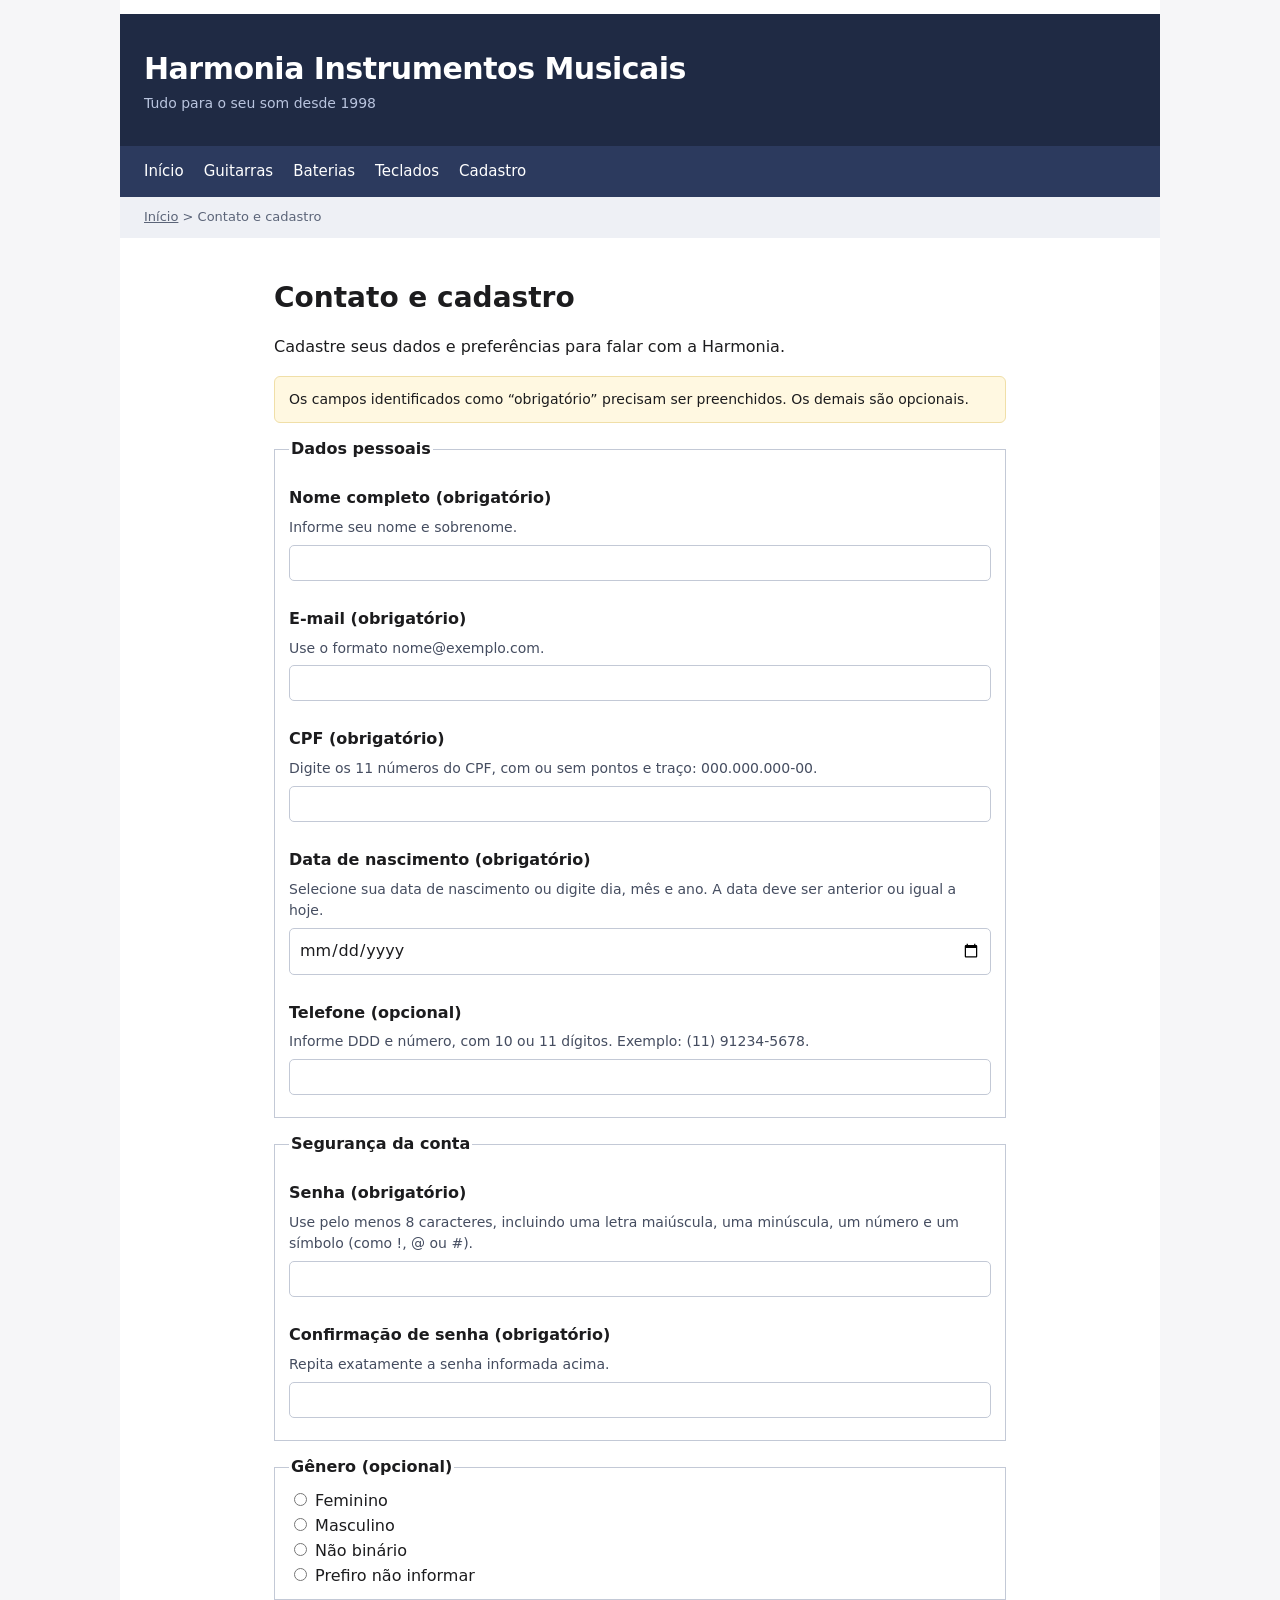
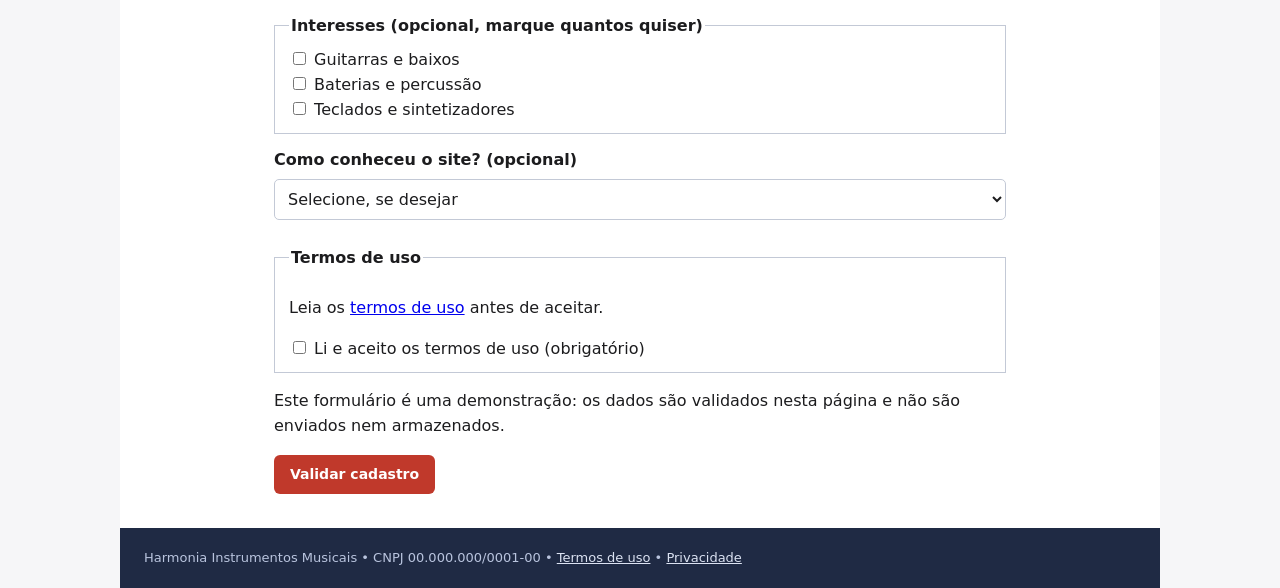
==== contato.html @ 7393ba4e "merge: integra correcao" ====
<!DOCTYPE html>
<html lang="pt-BR">
<head>
<meta charset="utf-8">
<meta name="viewport" content="width=device-width, initial-scale=1">
<title>Cadastro e contato | Harmonia Instrumentos Musicais</title>
<script src="cadastro.js" defer></script>
<link rel="stylesheet" href="styles.css">
</head>
<body>

<div class="wrap">

<header id="topo">
  <div>
    <div class="titulo-principal">Harmonia Instrumentos Musicais</div>
    <div class="subtitulo">Tudo para o seu som desde 1998</div>
  </div>
</header>

<nav id="menu" aria-label="Principal">
  <ul>
    <li><a href="index.html">Início</a></li>
    <li><a href="index.html#guitarras">Guitarras</a></li>
    <li><a href="index.html#baterias">Baterias</a></li>
    <li><a href="index.html#teclados">Teclados</a></li>
    <li><a href="contato.html" aria-current="page">Cadastro</a></li>
  </ul>
</nav>

<nav id="trilha" aria-label="Caminho de navegação">
  <ol><li><a href="index.html">Início</a></li><li aria-current="page">Contato e cadastro</li></ol>
</nav>
<main id="cadastro-conteudo" class="pagina-cadastro">
  <h1 class="titulo-pagina">Contato e cadastro</h1>
  <p>Cadastre seus dados e preferências para falar com a Harmonia.</p>
  <p class="aviso">Os campos identificados como “obrigatório” precisam ser preenchidos. Os demais são opcionais.</p>
  <div id="resumo-erros" class="resumo-erros" role="alert" tabindex="-1" aria-atomic="true"></div>
  <p id="resultado-cadastro" role="status" aria-atomic="true"></p>
  <noscript><p class="aviso">Ative o JavaScript para validar este cadastro e receber as mensagens de feedback.</p></noscript>
  <form id="form-cadastro" action="contato.html" method="post">
    <fieldset>
      <legend>Dados pessoais</legend>
      <div class="campo">
        <label class="rotulo" for="nome">Nome completo (obrigatório)</label>
        <p class="instrucao" id="nome-ajuda">Informe seu nome e sobrenome.</p>
        <input type="text" id="nome" name="nome" autocomplete="name" required aria-describedby="nome-ajuda">
        <p class="erro" id="nome-erro" aria-live="polite"></p>
      </div>
      <div class="campo">
        <label class="rotulo" for="email">E-mail (obrigatório)</label>
        <p class="instrucao" id="email-ajuda">Use o formato nome@exemplo.com.</p>
        <input type="email" id="email" name="email" autocomplete="email" required aria-describedby="email-ajuda">
        <p class="erro" id="email-erro" aria-live="polite"></p>
      </div>
      <div class="campo">
        <label class="rotulo" for="cpf">CPF (obrigatório)</label>
        <p class="instrucao" id="cpf-ajuda">Digite os 11 números do CPF, com ou sem pontos e traço: 000.000.000-00.</p>
        <input type="text" id="cpf" name="cpf" inputmode="numeric" required aria-describedby="cpf-ajuda">
        <p class="erro" id="cpf-erro" aria-live="polite"></p>
      </div>
      <div class="campo">
        <label class="rotulo" for="nascimento">Data de nascimento (obrigatório)</label>
        <p class="instrucao" id="nascimento-ajuda">Selecione sua data de nascimento ou digite dia, mês e ano. A data deve ser anterior ou igual a hoje.</p>
        <input type="date" id="nascimento" name="nascimento" autocomplete="bday" required aria-describedby="nascimento-ajuda">
        <p class="erro" id="nascimento-erro" aria-live="polite"></p>
      </div>
      <div class="campo">
        <label class="rotulo" for="telefone">Telefone (opcional)</label>
        <p class="instrucao" id="telefone-ajuda">Informe DDD e número, com 10 ou 11 dígitos. Exemplo: (11) 91234-5678.</p>
        <input type="tel" id="telefone" name="telefone" autocomplete="tel" aria-describedby="telefone-ajuda">
        <p class="erro" id="telefone-erro" aria-live="polite"></p>
      </div>
    </fieldset>
    <fieldset>
      <legend>Segurança da conta</legend>
      <div class="campo">
        <label class="rotulo" for="senha">Senha (obrigatório)</label>
        <p class="instrucao" id="senha-ajuda">Use pelo menos 8 caracteres, incluindo uma letra maiúscula, uma minúscula, um número e um símbolo (como !, @ ou #).</p>
        <input type="password" id="senha" name="senha" autocomplete="new-password" minlength="8" required aria-describedby="senha-ajuda">
        <p class="erro" id="senha-erro" aria-live="polite"></p>
      </div>
      <div class="campo">
        <label class="rotulo" for="confirmacao">Confirmação de senha (obrigatório)</label>
        <p class="instrucao" id="confirmacao-ajuda">Repita exatamente a senha informada acima.</p>
        <input type="password" id="confirmacao" name="confirmacao" autocomplete="new-password" required aria-describedby="confirmacao-ajuda">
        <p class="erro" id="confirmacao-erro" aria-live="polite"></p>
      </div>
    </fieldset>
    <fieldset>
      <legend>Gênero (opcional)</legend>
      <div><input type="radio" id="genero-feminino" name="genero" value="feminino"> <label for="genero-feminino">Feminino</label></div>
      <div><input type="radio" id="genero-masculino" name="genero" value="masculino"> <label for="genero-masculino">Masculino</label></div>
      <div><input type="radio" id="genero-nao-binario" name="genero" value="nao-binario"> <label for="genero-nao-binario">Não binário</label></div>
      <div><input type="radio" id="genero-nao-informar" name="genero" value="nao-informar"> <label for="genero-nao-informar">Prefiro não informar</label></div>
    </fieldset>
    <fieldset>
      <legend>Interesses (opcional, marque quantos quiser)</legend>
      <div><input type="checkbox" id="interesse-guitarras" name="interesse" value="guitarras"> <label for="interesse-guitarras">Guitarras e baixos</label></div>
      <div><input type="checkbox" id="interesse-baterias" name="interesse" value="baterias"> <label for="interesse-baterias">Baterias e percussão</label></div>
      <div><input type="checkbox" id="interesse-teclados" name="interesse" value="teclados"> <label for="interesse-teclados">Teclados e sintetizadores</label></div>
    </fieldset>
    <div class="campo">
      <label class="rotulo" for="origem">Como conheceu o site? (opcional)</label>
      <select id="origem" name="origem">
        <option value="">Selecione, se desejar</option>
        <option value="busca">Busca na internet</option>
        <option value="redes-sociais">Redes sociais</option>
        <option value="indicacao">Indicação de amigos ou familiares</option>
        <option value="loja">Loja física</option>
        <option value="outro">Outro</option>
      </select>
    </div>
    <fieldset>
      <legend>Termos de uso</legend>
      <p id="termos-ajuda">Leia os <a href="termos.html">termos de uso</a> antes de aceitar.</p>
      <input type="checkbox" id="termos" name="termos" value="aceito" required aria-describedby="termos-ajuda">
      <label for="termos">Li e aceito os termos de uso (obrigatório)</label>
      <p class="erro" id="termos-erro" aria-live="polite"></p>
    </fieldset>
    <div hidden>
      <label for="website">Deixe este campo vazio</label>
      <input type="text" id="website" name="website" tabindex="-1" autocomplete="off">
    </div>
    <p>Este formulário é uma demonstração: os dados são validados nesta página e não são enviados nem armazenados.</p>
    <button type="submit" class="botao" disabled>Validar cadastro</button>
  </form>
</main>

<footer id="rodape">
  Harmonia Instrumentos Musicais &bull; CNPJ 00.000.000/0001-00 &bull;
  <a href="termos.html">Termos de uso</a> &bull;
  <a href="termos.html#dados">Privacidade</a>
</footer>

</div>

</body>
</html>
---- styles.css ----
* {
  box-sizing: border-box;
}
body {
  margin: 0;
  font-family: system-ui, "Segoe UI", Arial, sans-serif;
  color: #1c1c1e;
  background: #f6f6f8;
  line-height: 1.55;
}
.wrap {
  max-width: 1040px;
  margin: 0 auto;
  padding-top: 14px;
  background: #fff;
}
#topo {
  background: #1f2a44;
  color: #fff;
  padding: 32px 24px;
}
.titulo-principal {
  font-size: 30px;
  font-weight: 800;
  letter-spacing: -0.5px;
}
.subtitulo {
  color: #b9c4de;
  font-size: 14px;
}
#menu {
  background: #2c3a5e;
  padding: 10px 24px;
}
#menu a {
  color: #fff;
  text-decoration: none;
  margin-right: 20px;
  font-size: 15px;
  display: inline-block;
  padding: 4px 0;
}
#menu a:hover {
  text-decoration: underline;
}
#trilha {
  padding: 10px 24px;
  font-size: 13px;
  color: #5b6478;
  background: #eef0f5;
}
#trilha a {
  color: #5b6478;
}
#miolo {
  display: flex;
  gap: 28px;
  padding: 24px;
  margin-top: 14px;
  align-items: flex-start;
}
#conteudo {
  flex: 1 1 auto;
  min-width: 0;
}
.lateral {
  flex: 0 0 250px;
  background: #f2f4f9;
  border: 1px solid #e0e4ee;
  padding: 16px;
  border-radius: 8px;
  font-size: 14px;
}
.titulo-pagina {
  font-size: 28px;
  font-weight: 800;
  margin: 0 0 6px;
}
h2,
h3 {
  margin: 26px 0 10px;
}
h3 {
  font-size: 17px;
  font-weight: 700;
}
h2 {
  font-size: 21px;
}
.cartao {
  border: 1px solid #e0e4ee;
  border-radius: 8px;
  padding: 14px;
  margin: 10px 0;
}
.botao {
  display: inline-block;
  background: #c0392b;
  color: #fff;
  padding: 9px 16px;
  border-radius: 6px;
  cursor: pointer;
  font-weight: 600;
  font-size: 14px;
}
table {
  border-collapse: collapse;
  width: 100%;
  margin: 14px 0;
  font-size: 14px;
}
td,
th {
  border: 1px solid #d9dee9;
  padding: 9px 11px;
  text-align: left;
}
.cab {
  background: #eef0f5;
  font-weight: 700;
}
input[type="text"],
input[type="email"],
input[type="password"],
input[type="tel"] {
  width: 100%;
  padding: 9px;
  border: 1px solid #c3c9d6;
  border-radius: 5px;
  margin-bottom: 12px;
  font-size: 14px;
}
.erro {
  color: #c0392b;
  font-size: 13px;
  margin: -6px 0 12px;
}
#rodape {
  background: #1f2a44;
  color: #b9c4de;
  padding: 20px 24px;
  font-size: 13px;
  margin-top: 10px;
}
#rodape a {
  color: #dbe2f2;
}
.aviso {
  background: #fff8e1;
  border: 1px solid #f0dfa8;
  padding: 12px 14px;
  border-radius: 6px;
  font-size: 14px;
}

#topo {
  display: grid;
  grid-template-columns: 1fr auto;
  align-items: start;
}
#menu ul,
#trilha ol,
.produtos,
.categorias,
.lateral ul {
  list-style: none;
  padding: 0;
  margin: 0;
}
#menu ul,
#trilha ol {
  display: flex;
  flex-wrap: wrap;
}
#trilha li + li::before {
  content: " > ";
  white-space: pre;
}
.cartao h4 {
  font-size: 16px;
  margin: 0;
}
.preco {
  margin: 0;
}
.botao {
  border: 0;
  font-family: inherit;
  line-height: inherit;
}
.categorias-titulo {
  font-size: 32px;
  font-weight: 400;
  margin: 26px 0 0;
}
caption {
  text-align: left;
  font-weight: 600;
  margin-bottom: 8px;
}
.rotulo {
  display: block;
  font-weight: 600;
  margin: 14px 0 6px;
}
fieldset {
  min-width: 0;
  margin: 14px 0;
  border: 1px solid #c3c9d6;
  padding: 10px 14px;
}
legend {
  font-weight: 600;
}
.ajuda {
  margin: -6px 0 12px;
  font-size: 13px;
}
.lateral h2 {
  font-size: 14px;
  margin: 0 0 8px;
}
.lateral li + li {
  margin-top: 22px;
}
:focus-visible {
  outline: 3px solid #005fcc;
  outline-offset: 3px;
}
#topo :focus-visible,
#menu :focus-visible,
#rodape :focus-visible {
  outline-color: #fff;
}
.sr-only {
  position: absolute;
  width: 1px;
  height: 1px;
  padding: 0;
  margin: -1px;
  overflow: hidden;
  clip-path: inset(50%);
  white-space: nowrap;
  border: 0;
}
@media (max-width: 700px) {
  #miolo {
    flex-direction: column;
  }
  .lateral {
    flex: auto;
    width: 100%;
  }
  #topo {
    gap: 12px;
  }
  td,
  th {
    padding: 6px;
    overflow-wrap: anywhere;
  }
}

[hidden] {
  display: none !important;
}
.pagina-cadastro {
  max-width: 780px;
  padding: 24px;
  margin: 14px auto 0;
}
.pagina-cadastro input[type="date"],
.pagina-cadastro select {
  width: 100%;
  padding: 9px;
  border: 1px solid #c3c9d6;
  border-radius: 5px;
  margin-bottom: 12px;
  font: inherit;
  background: #fff;
  color: inherit;
}
.instrucao {
  margin: 0 0 6px;
  font-size: 14px;
  color: #454d60;
}
.erro:empty,
.resumo-erros:empty,
#resultado-cadastro:empty {
  margin: 0;
  padding: 0;
  border: 0;
}
.erro {
  margin: 0 0 12px;
}
[aria-invalid="true"] {
  border: 2px solid #a3261b !important;
}
.resumo-erros {
  padding: 16px;
  margin: 20px 0;
  border: 2px solid #a3261b;
  background: #fff4f2;
}
.resumo-erros h2 {
  margin: 0 0 8px;
}
.resumo-erros a {
  color: #8d2118;
}
.resumo-erros li + li {
  margin-top: 6px;
}
#resultado-cadastro {
  padding: 14px;
  background: #edf7ee;
  border: 1px solid #286238;
}
.botao:disabled {
  cursor: default;
  opacity: 0.65;
}
input,
select,
button {
  scroll-margin-top: 24px;
}
input[type="date"]:focus-within {
  outline: 3px solid #005fcc;
  outline-offset: 3px;
}
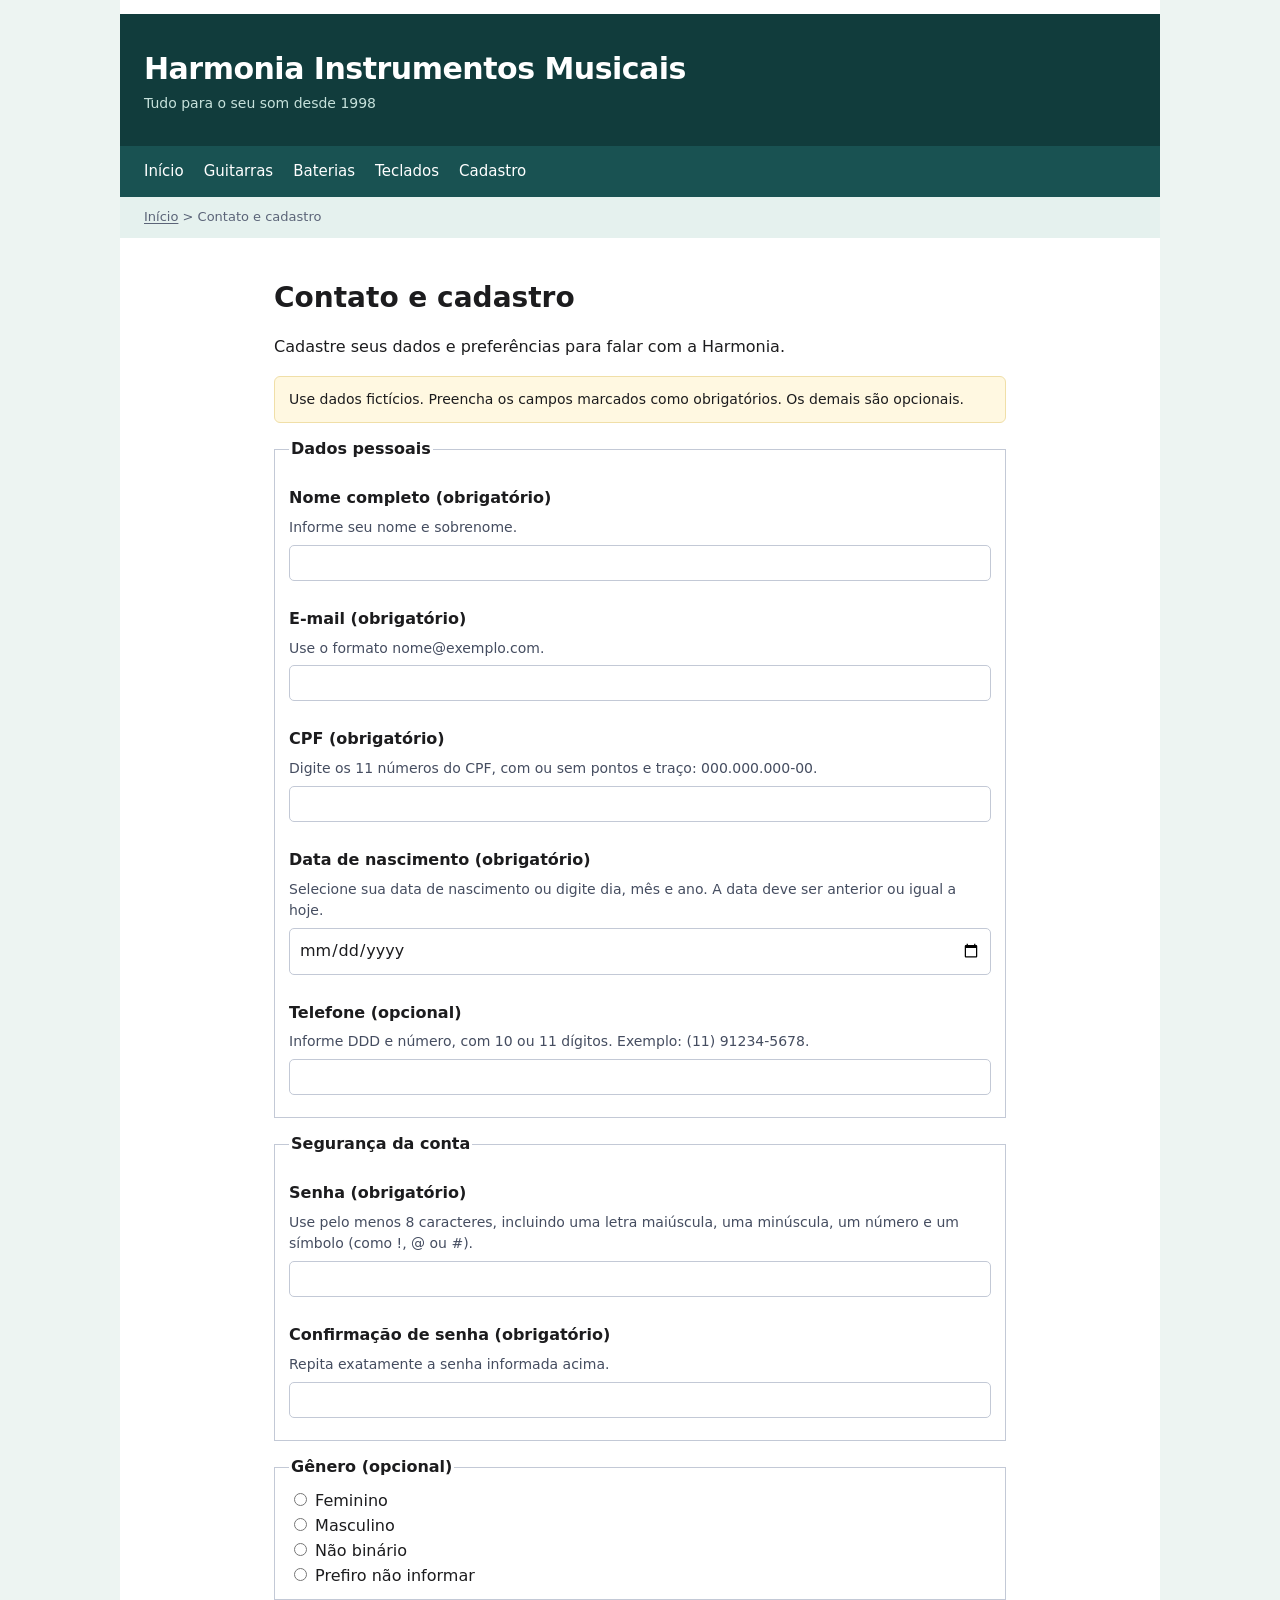
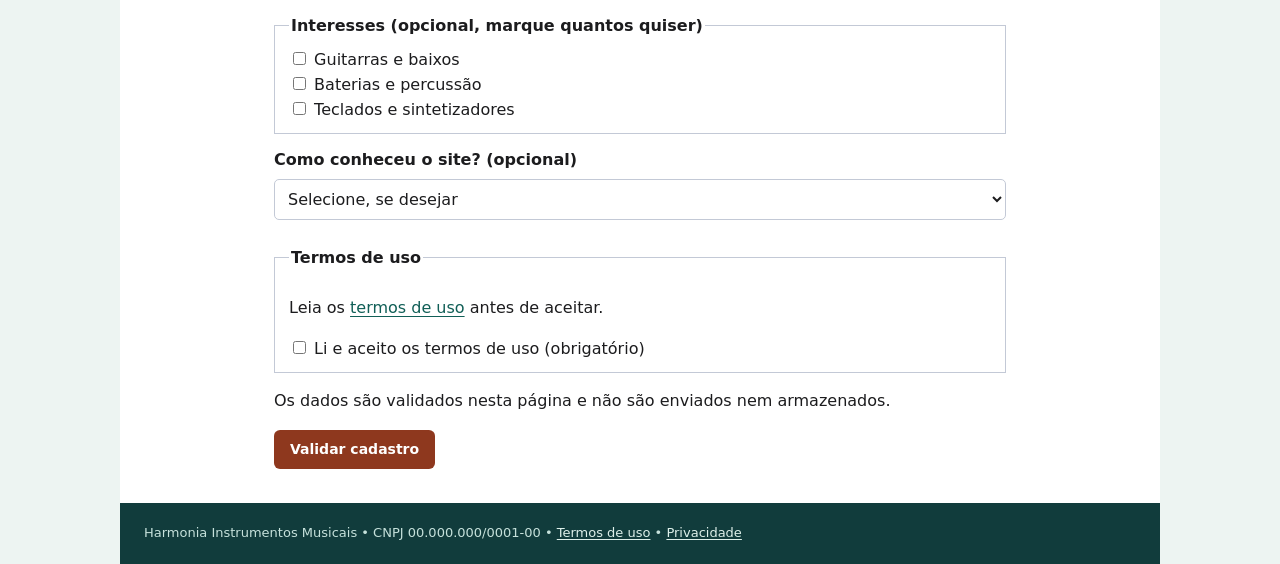
==== commit 14666a1f: "merge: integra formulario-cadastro" ====
--- a/contato.html
+++ b/contato.html
@@ -8,6 +8,7 @@
 <link rel="stylesheet" href="styles.css">
 </head>
 <body>
+  <a class="atalho-conteudo" href="#cadastro-conteudo">Pular para o conteúdo principal</a>
 
 <div class="wrap">
 
@@ -31,10 +32,10 @@
 <nav id="trilha" aria-label="Caminho de navegação">
   <ol><li><a href="index.html">Início</a></li><li aria-current="page">Contato e cadastro</li></ol>
 </nav>
-<main id="cadastro-conteudo" class="pagina-cadastro">
+<main id="cadastro-conteudo" tabindex="-1" class="pagina-cadastro">
   <h1 class="titulo-pagina">Contato e cadastro</h1>
   <p>Cadastre seus dados e preferências para falar com a Harmonia.</p>
-  <p class="aviso">Os campos identificados como “obrigatório” precisam ser preenchidos. Os demais são opcionais.</p>
+  <p class="aviso">Use dados fictícios. Preencha os campos marcados como obrigatórios. Os demais são opcionais.</p>
   <div id="resumo-erros" class="resumo-erros" role="alert" tabindex="-1" aria-atomic="true"></div>
   <p id="resultado-cadastro" role="status" aria-atomic="true"></p>
   <noscript><p class="aviso">Ative o JavaScript para validar este cadastro e receber as mensagens de feedback.</p></noscript>
@@ -122,7 +123,7 @@
       <label for="website">Deixe este campo vazio</label>
       <input type="text" id="website" name="website" tabindex="-1" autocomplete="off">
     </div>
-    <p>Este formulário é uma demonstração: os dados são validados nesta página e não são enviados nem armazenados.</p>
+    <p>Os dados são validados nesta página e não são enviados nem armazenados.</p>
     <button type="submit" class="botao" disabled>Validar cadastro</button>
   </form>
 </main>
--- a/styles.css
+++ b/styles.css
@@ -1,22 +1,76 @@
+:root {
+  color-scheme: light;
+  --texto: #1c1c1e;
+  --fundo: #edf4f2;
+  --superficie: #fff;
+  --cabecalho: #113c3c;
+  --texto-invertido: #fff;
+  --texto-cabecalho: #c6e1db;
+  --menu: #195252;
+  --texto-suave: #5b6478;
+  --superficie-suave: #e5f1ee;
+  --painel: #eff7f5;
+  --borda-painel: #e0e4ee;
+  --acao: #8e381e;
+  --borda-tabela: #d9dee9;
+  --borda-controle: #c3c9d6;
+  --link-rodape: #def0ea;
+  --aviso: #fff8e1;
+  --borda-aviso: #f0dfa8;
+  --foco: #12635c;
+  --instrucao: #454d60;
+  --erro: #a3261b;
+  --fundo-erro: #fff4f2;
+  --link-erro: #8d2118;
+  --fundo-sucesso: #edf7ee;
+  --borda-sucesso: #286238;
+  --link: #115f57;
+  --texto-acao: #fff;
+  --foco-invertido: #ffcf87;
+}
+
+.atalho-conteudo {
+  position: absolute;
+  z-index: 1;
+  top: 12px;
+  left: 12px;
+  padding: 10px 16px;
+  background: var(--superficie);
+  color: var(--texto);
+}
+.atalho-conteudo:not(:focus) {
+  clip-path: inset(50%);
+  width: 1px;
+  height: 1px;
+  padding: 0;
+  overflow: hidden;
+  white-space: nowrap;
+}
+
 * {
   box-sizing: border-box;
 }
+a {
+  color: var(--link);
+  text-underline-offset: 0.18em;
+}
+
 body {
   margin: 0;
-  font-family: system-ui, "Segoe UI", Arial, sans-serif;
-  color: #1c1c1e;
-  background: #f6f6f8;
+  font-family: "Trebuchet MS", system-ui, sans-serif;
+  color: var(--texto);
+  background: var(--fundo);
   line-height: 1.55;
 }
 .wrap {
   max-width: 1040px;
   margin: 0 auto;
   padding-top: 14px;
-  background: #fff;
+  background: var(--superficie);
 }
 #topo {
-  background: #1f2a44;
-  color: #fff;
+  background: var(--cabecalho);
+  color: var(--texto-invertido);
   padding: 32px 24px;
 }
 .titulo-principal {
@@ -25,15 +79,15 @@
   letter-spacing: -0.5px;
 }
 .subtitulo {
-  color: #b9c4de;
+  color: var(--texto-cabecalho);
   font-size: 14px;
 }
 #menu {
-  background: #2c3a5e;
+  background: var(--menu);
   padding: 10px 24px;
 }
 #menu a {
-  color: #fff;
+  color: var(--texto-invertido);
   text-decoration: none;
   margin-right: 20px;
   font-size: 15px;
@@ -46,11 +100,11 @@
 #trilha {
   padding: 10px 24px;
   font-size: 13px;
-  color: #5b6478;
-  background: #eef0f5;
+  color: var(--texto-suave);
+  background: var(--superficie-suave);
 }
 #trilha a {
-  color: #5b6478;
+  color: var(--texto-suave);
 }
 #miolo {
   display: flex;
@@ -65,8 +119,8 @@
 }
 .lateral {
   flex: 0 0 250px;
-  background: #f2f4f9;
-  border: 1px solid #e0e4ee;
+  background: var(--painel);
+  border: 1px solid var(--borda-painel);
   padding: 16px;
   border-radius: 8px;
   font-size: 14px;
@@ -88,18 +142,19 @@
   font-size: 21px;
 }
 .cartao {
-  border: 1px solid #e0e4ee;
+  border: 1px solid var(--borda-painel);
   border-radius: 8px;
   padding: 14px;
   margin: 10px 0;
 }
 .botao {
   display: inline-block;
-  background: #c0392b;
-  color: #fff;
+  background: var(--acao);
+  color: var(--texto-acao);
   padding: 9px 16px;
   border-radius: 6px;
   cursor: pointer;
+  text-decoration: none;
   font-weight: 600;
   font-size: 14px;
 }
@@ -111,12 +166,12 @@
 }
 td,
 th {
-  border: 1px solid #d9dee9;
+  border: 1px solid var(--borda-tabela);
   padding: 9px 11px;
   text-align: left;
 }
 .cab {
-  background: #eef0f5;
+  background: var(--superficie-suave);
   font-weight: 700;
 }
 input[type="text"],
@@ -125,29 +180,29 @@
 input[type="tel"] {
   width: 100%;
   padding: 9px;
-  border: 1px solid #c3c9d6;
+  border: 1px solid var(--borda-controle);
   border-radius: 5px;
   margin-bottom: 12px;
   font-size: 14px;
 }
 .erro {
-  color: #c0392b;
+  color: var(--erro);
   font-size: 13px;
   margin: -6px 0 12px;
 }
 #rodape {
-  background: #1f2a44;
-  color: #b9c4de;
+  background: var(--cabecalho);
+  color: var(--texto-cabecalho);
   padding: 20px 24px;
   font-size: 13px;
   margin-top: 10px;
 }
 #rodape a {
-  color: #dbe2f2;
+  color: var(--link-rodape);
 }
 .aviso {
-  background: #fff8e1;
-  border: 1px solid #f0dfa8;
+  background: var(--aviso);
+  border: 1px solid var(--borda-aviso);
   padding: 12px 14px;
   border-radius: 6px;
   font-size: 14px;
@@ -206,7 +261,7 @@
 fieldset {
   min-width: 0;
   margin: 14px 0;
-  border: 1px solid #c3c9d6;
+  border: 1px solid var(--borda-controle);
   padding: 10px 14px;
 }
 legend {
@@ -224,13 +279,13 @@
   margin-top: 22px;
 }
 :focus-visible {
-  outline: 3px solid #005fcc;
+  outline: 3px solid var(--foco);
   outline-offset: 3px;
 }
 #topo :focus-visible,
 #menu :focus-visible,
 #rodape :focus-visible {
-  outline-color: #fff;
+  outline-color: var(--foco-invertido);
 }
 .sr-only {
   position: absolute;
@@ -273,17 +328,17 @@
 .pagina-cadastro select {
   width: 100%;
   padding: 9px;
-  border: 1px solid #c3c9d6;
+  border: 1px solid var(--borda-controle);
   border-radius: 5px;
   margin-bottom: 12px;
   font: inherit;
-  background: #fff;
+  background: var(--superficie);
   color: inherit;
 }
 .instrucao {
   margin: 0 0 6px;
   font-size: 14px;
-  color: #454d60;
+  color: var(--instrucao);
 }
 .erro:empty,
 .resumo-erros:empty,
@@ -296,27 +351,27 @@
   margin: 0 0 12px;
 }
 [aria-invalid="true"] {
-  border: 2px solid #a3261b !important;
+  border: 2px solid var(--erro) !important;
 }
 .resumo-erros {
   padding: 16px;
   margin: 20px 0;
-  border: 2px solid #a3261b;
-  background: #fff4f2;
+  border: 2px solid var(--erro);
+  background: var(--fundo-erro);
 }
 .resumo-erros h2 {
   margin: 0 0 8px;
 }
 .resumo-erros a {
-  color: #8d2118;
+  color: var(--link-erro);
 }
 .resumo-erros li + li {
   margin-top: 6px;
 }
 #resultado-cadastro {
   padding: 14px;
-  background: #edf7ee;
-  border: 1px solid #286238;
+  background: var(--fundo-sucesso);
+  border: 1px solid var(--borda-sucesso);
 }
 .botao:disabled {
   cursor: default;
@@ -328,6 +383,35 @@
   scroll-margin-top: 24px;
 }
 input[type="date"]:focus-within {
-  outline: 3px solid #005fcc;
+  outline: 3px solid var(--foco);
   outline-offset: 3px;
 }
+
+@media (prefers-color-scheme: dark) {
+  :root {
+    color-scheme: dark;
+    --fundo: #101b1b;
+    --superficie: #192827;
+    --texto: #eff8f6;
+    --cabecalho: #143635;
+    --menu: #204846;
+    --texto-suave: #c0d6d1;
+    --superficie-suave: #263b39;
+    --painel: #203432;
+    --borda-painel: #45615d;
+    --borda-tabela: #536f6a;
+    --borda-controle: #79938d;
+    --acao: #ffb699;
+    --texto-acao: #3d1b0e;
+    --aviso: #40331f;
+    --borda-aviso: #9c7d4c;
+    --foco: #96e6d4;
+    --instrucao: #c1d7d2;
+    --erro: #ffaaa0;
+    --fundo-erro: #492b28;
+    --link-erro: #ffd3cd;
+    --fundo-sucesso: #233d30;
+    --borda-sucesso: #85c799;
+    --link: #a1ead9;
+  }
+}
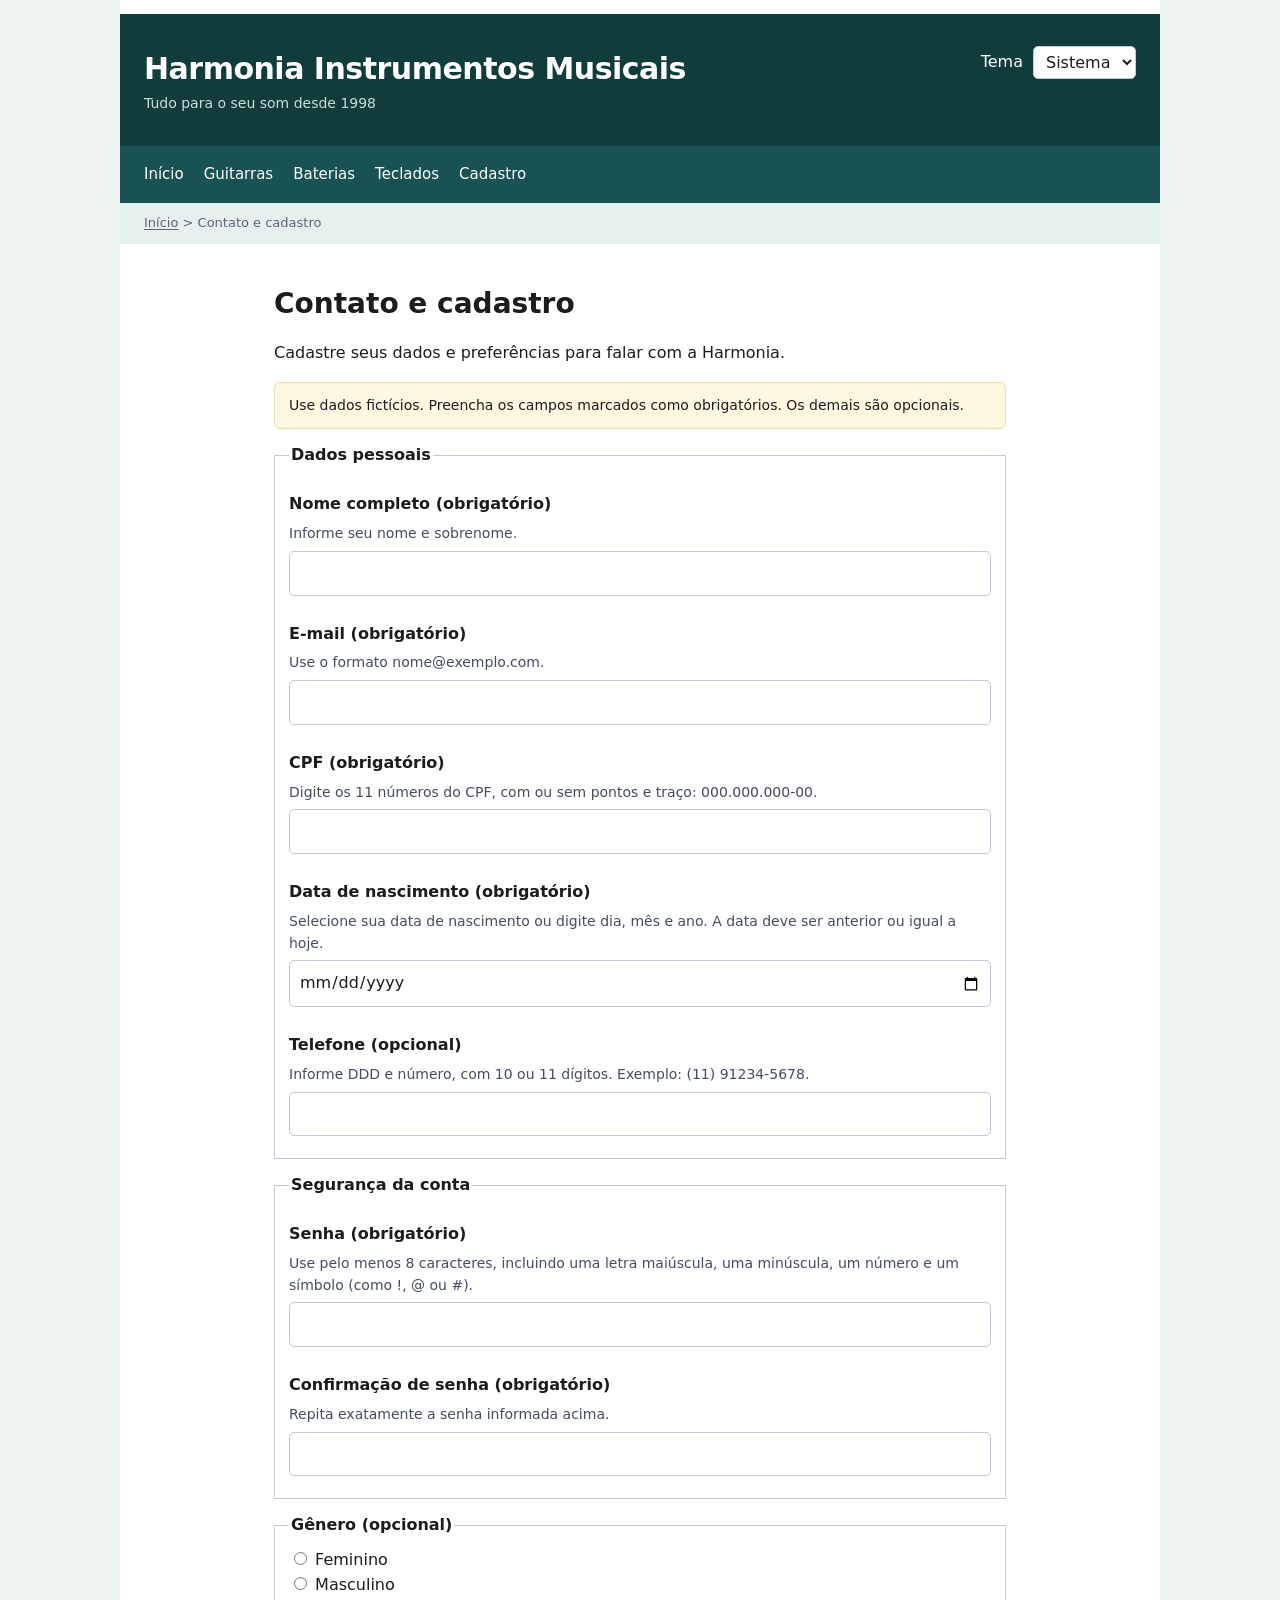
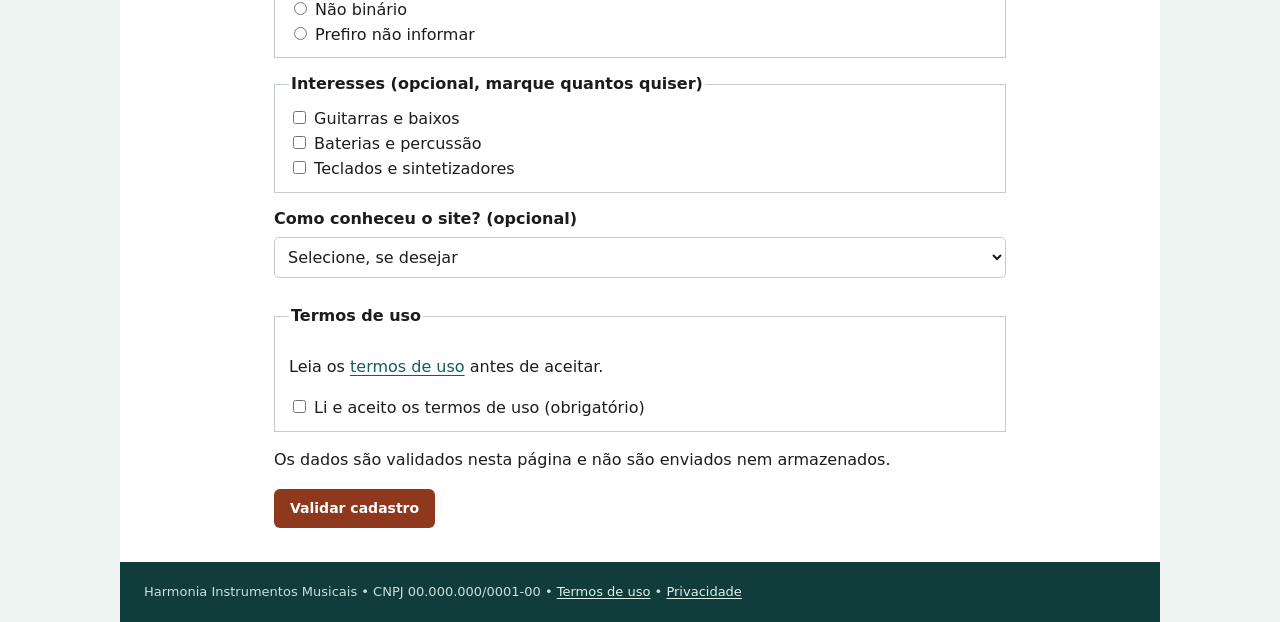
==== commit 8d4dbbd5: "merge: integra seletor-tema" ====
--- a/contato.html
+++ b/contato.html
@@ -5,6 +5,7 @@
 <meta name="viewport" content="width=device-width, initial-scale=1">
 <title>Cadastro e contato | Harmonia Instrumentos Musicais</title>
 <script src="cadastro.js" defer></script>
+<script src="tema.js"></script>
 <link rel="stylesheet" href="styles.css">
 </head>
 <body>
@@ -16,6 +17,14 @@
   <div>
     <div class="titulo-principal">Harmonia Instrumentos Musicais</div>
     <div class="subtitulo">Tudo para o seu som desde 1998</div>
+  </div>
+  <div class="controle-tema" hidden>
+    <label for="tema">Tema</label>
+    <select id="tema">
+      <option value="sistema">Sistema</option>
+      <option value="claro">Claro</option>
+      <option value="escuro">Escuro</option>
+    </select>
   </div>
 </header>
 
--- a/styles.css
+++ b/styles.css
@@ -1,31 +1,31 @@
 :root {
   color-scheme: light;
-  --texto: #1c1c1e;
-  --fundo: #edf4f2;
-  --superficie: #fff;
-  --cabecalho: #113c3c;
+  --texto: light-dark(#1c1c1e, #eff8f6);
+  --fundo: light-dark(#edf4f2, #101b1b);
+  --superficie: light-dark(#fff, #192827);
+  --cabecalho: light-dark(#113c3c, #143635);
   --texto-invertido: #fff;
   --texto-cabecalho: #c6e1db;
-  --menu: #195252;
-  --texto-suave: #5b6478;
-  --superficie-suave: #e5f1ee;
-  --painel: #eff7f5;
-  --borda-painel: #e0e4ee;
-  --acao: #8e381e;
-  --borda-tabela: #d9dee9;
-  --borda-controle: #c3c9d6;
+  --menu: light-dark(#195252, #204846);
+  --texto-suave: light-dark(#5b6478, #c0d6d1);
+  --superficie-suave: light-dark(#e5f1ee, #263b39);
+  --painel: light-dark(#eff7f5, #203432);
+  --borda-painel: light-dark(#e0e4ee, #45615d);
+  --acao: light-dark(#8e381e, #ffb699);
+  --borda-tabela: light-dark(#d9dee9, #536f6a);
+  --borda-controle: light-dark(#c3c9d6, #79938d);
   --link-rodape: #def0ea;
-  --aviso: #fff8e1;
-  --borda-aviso: #f0dfa8;
-  --foco: #12635c;
-  --instrucao: #454d60;
-  --erro: #a3261b;
-  --fundo-erro: #fff4f2;
-  --link-erro: #8d2118;
-  --fundo-sucesso: #edf7ee;
-  --borda-sucesso: #286238;
-  --link: #115f57;
-  --texto-acao: #fff;
+  --aviso: light-dark(#fff8e1, #40331f);
+  --borda-aviso: light-dark(#f0dfa8, #9c7d4c);
+  --foco: light-dark(#12635c, #96e6d4);
+  --instrucao: light-dark(#454d60, #c1d7d2);
+  --erro: light-dark(#a3261b, #ffaaa0);
+  --fundo-erro: light-dark(#fff4f2, #492b28);
+  --link-erro: light-dark(#8d2118, #ffd3cd);
+  --fundo-sucesso: light-dark(#edf7ee, #233d30);
+  --borda-sucesso: light-dark(#286238, #85c799);
+  --link: light-dark(#115f57, #a1ead9);
+  --texto-acao: light-dark(#fff, #3d1b0e);
   --foco-invertido: #ffcf87;
 }
 
@@ -74,7 +74,7 @@
   padding: 32px 24px;
 }
 .titulo-principal {
-  font-size: 30px;
+  font-size: clamp(1.45rem, 4vw, 1.875rem);
   font-weight: 800;
   letter-spacing: -0.5px;
 }
@@ -89,10 +89,9 @@
 #menu a {
   color: var(--texto-invertido);
   text-decoration: none;
-  margin-right: 20px;
   font-size: 15px;
   display: inline-block;
-  padding: 4px 0;
+  padding: 7px 0;
 }
 #menu a:hover {
   text-decoration: underline;
@@ -141,11 +140,16 @@
 h2 {
   font-size: 21px;
 }
+.produtos {
+  display: grid;
+  grid-template-columns: repeat(auto-fit, minmax(min(100%, 15rem), 1fr));
+  gap: 12px;
+}
 .cartao {
   border: 1px solid var(--borda-painel);
   border-radius: 8px;
   padding: 14px;
-  margin: 10px 0;
+  margin: 0;
 }
 .botao {
   display: inline-block;
@@ -179,11 +183,12 @@
 input[type="password"],
 input[type="tel"] {
   width: 100%;
+  min-width: 0;
   padding: 9px;
   border: 1px solid var(--borda-controle);
   border-radius: 5px;
   margin-bottom: 12px;
-  font-size: 14px;
+  font: inherit;
 }
 .erro {
   color: var(--erro);
@@ -226,6 +231,9 @@
 #trilha ol {
   display: flex;
   flex-wrap: wrap;
+}
+#menu ul {
+  gap: 2px 20px;
 }
 #trilha li + li::before {
   content: " > ";
@@ -306,14 +314,21 @@
     flex: auto;
     width: 100%;
   }
-  #topo {
-    gap: 12px;
+  #topo,
+  #menu,
+  #trilha,
+  #miolo,
+  #rodape {
+    padding-inline: 16px;
   }
   td,
   th {
     padding: 6px;
     overflow-wrap: anywhere;
   }
+  table {
+    table-layout: fixed;
+  }
 }
 
 [hidden] {
@@ -321,12 +336,13 @@
 }
 .pagina-cadastro {
   max-width: 780px;
-  padding: 24px;
+  padding: clamp(16px, 4vw, 24px);
   margin: 14px auto 0;
 }
 .pagina-cadastro input[type="date"],
 .pagina-cadastro select {
   width: 100%;
+  min-width: 0;
   padding: 9px;
   border: 1px solid var(--borda-controle);
   border-radius: 5px;
@@ -390,28 +406,57 @@
 @media (prefers-color-scheme: dark) {
   :root {
     color-scheme: dark;
-    --fundo: #101b1b;
-    --superficie: #192827;
-    --texto: #eff8f6;
-    --cabecalho: #143635;
-    --menu: #204846;
-    --texto-suave: #c0d6d1;
-    --superficie-suave: #263b39;
-    --painel: #203432;
-    --borda-painel: #45615d;
-    --borda-tabela: #536f6a;
-    --borda-controle: #79938d;
-    --acao: #ffb699;
-    --texto-acao: #3d1b0e;
-    --aviso: #40331f;
-    --borda-aviso: #9c7d4c;
-    --foco: #96e6d4;
-    --instrucao: #c1d7d2;
-    --erro: #ffaaa0;
-    --fundo-erro: #492b28;
-    --link-erro: #ffd3cd;
-    --fundo-sucesso: #233d30;
-    --borda-sucesso: #85c799;
-    --link: #a1ead9;
-  }
-}
+  }
+}
+
+:root[data-tema="claro"] {
+  color-scheme: light;
+}
+
+:root[data-tema="escuro"] {
+  color-scheme: dark;
+}
+
+.controle-tema {
+  display: flex;
+  flex-wrap: wrap;
+  align-items: center;
+  gap: 6px 10px;
+}
+
+.controle-tema select {
+  max-width: 100%;
+  padding: 5px 8px;
+  border: 1px solid var(--borda-controle);
+  border-radius: 5px;
+  background: var(--superficie);
+  color: var(--texto);
+  font: inherit;
+}
+
+@media (max-width: 560px) {
+  #topo {
+    grid-template-columns: 1fr;
+    gap: 12px;
+  }
+}
+
+@media (prefers-reduced-motion: no-preference) {
+  .botao {
+    transition: box-shadow 180ms ease;
+  }
+}
+
+.botao:hover:not(:disabled) {
+  box-shadow: 0 0 0 2px var(--superficie), 0 0 0 4px var(--acao);
+}
+
+@media (prefers-reduced-motion: reduce) {
+  html {
+    scroll-behavior: auto;
+  }
+
+  .botao {
+    transition: none;
+  }
+}
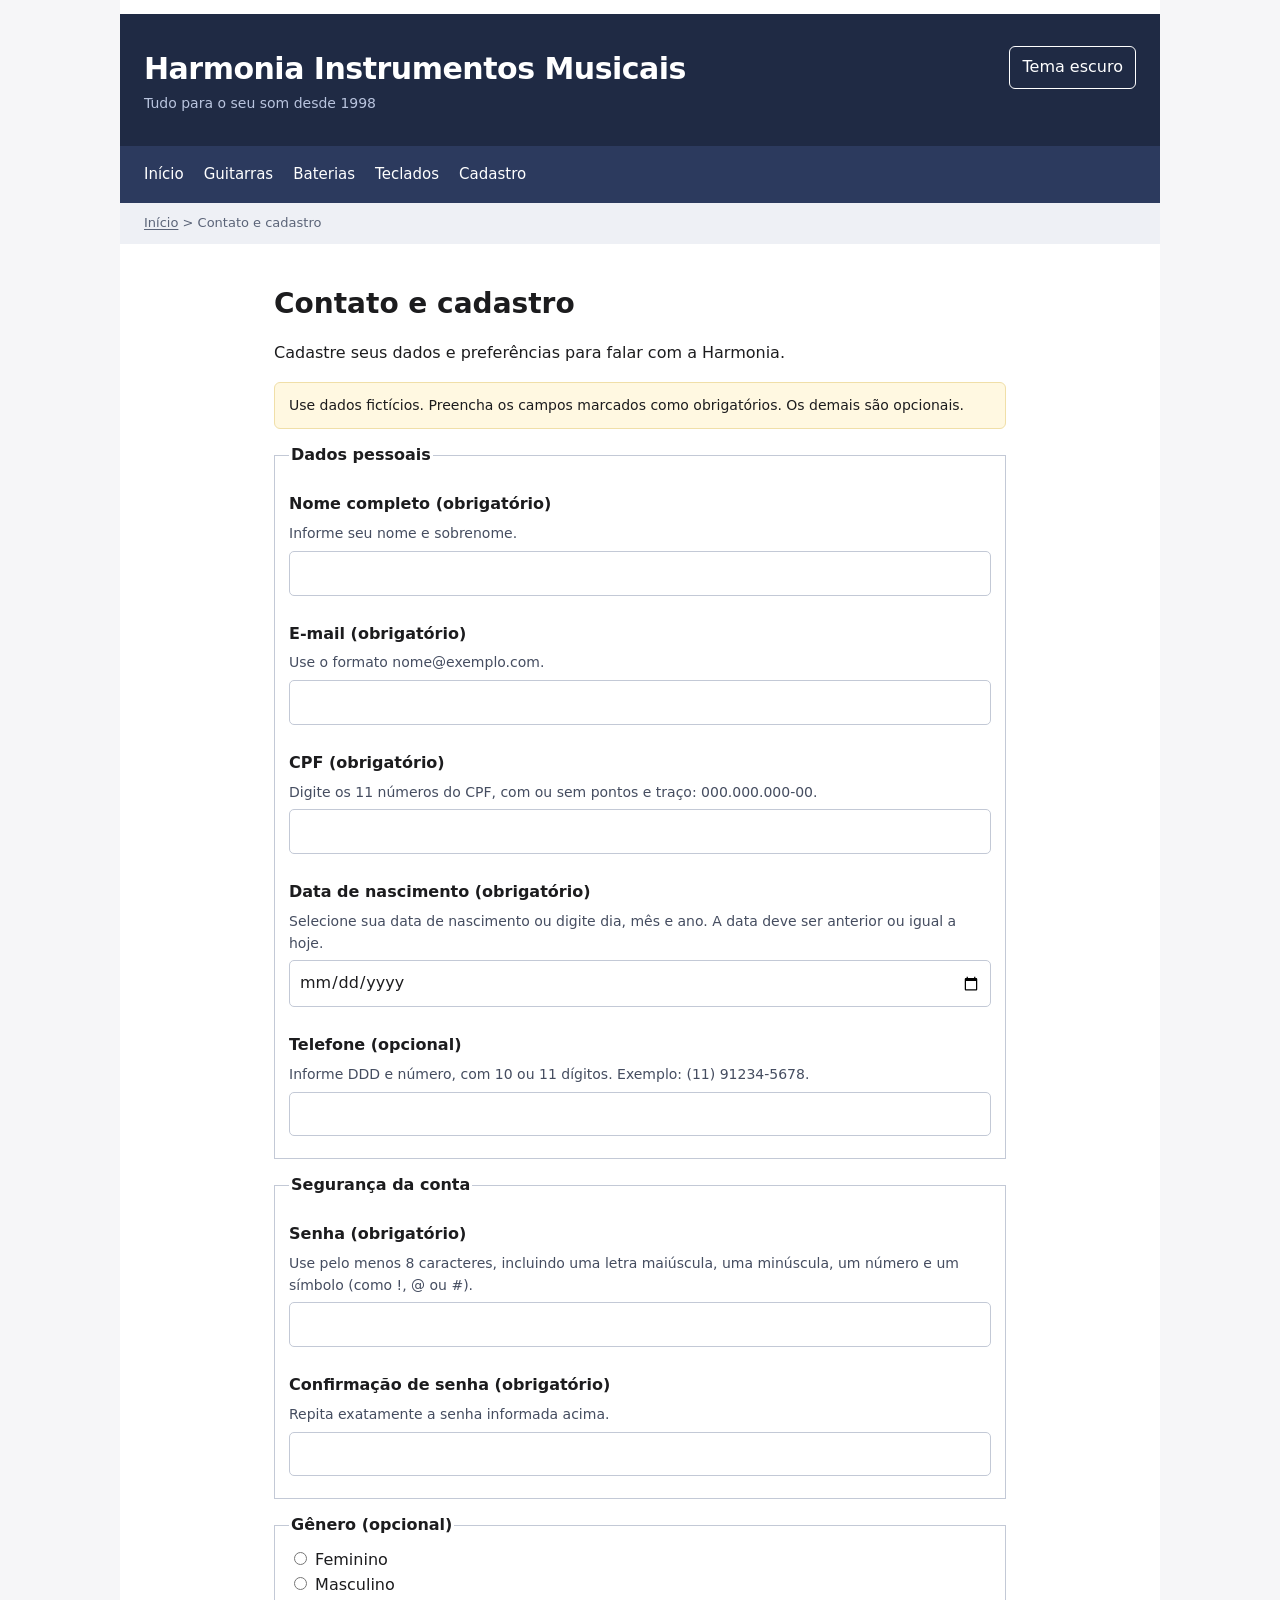
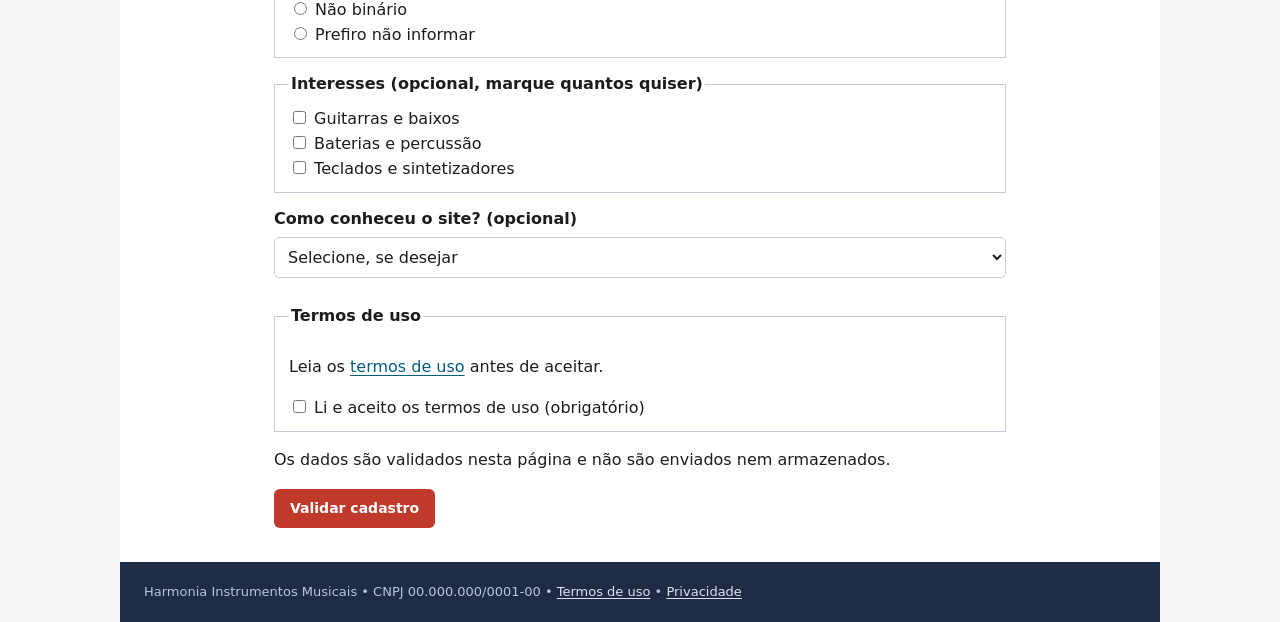
==== commit 19b3fc1f: "feat: alterna entre o tema claro e o azul escuro com um botão" ====
--- a/contato.html
+++ b/contato.html
@@ -18,14 +18,7 @@
     <div class="titulo-principal">Harmonia Instrumentos Musicais</div>
     <div class="subtitulo">Tudo para o seu som desde 1998</div>
   </div>
-  <div class="controle-tema" hidden>
-    <label for="tema">Tema</label>
-    <select id="tema">
-      <option value="sistema">Sistema</option>
-      <option value="claro">Claro</option>
-      <option value="escuro">Escuro</option>
-    </select>
-  </div>
+  <button class="botao-tema" type="button" aria-pressed="false" hidden>Tema escuro</button>
 </header>
 
 <nav id="menu" aria-label="Principal">
--- a/styles.css
+++ b/styles.css
@@ -1,32 +1,32 @@
 :root {
   color-scheme: light;
-  --texto: light-dark(#1c1c1e, #eff8f6);
-  --fundo: light-dark(#edf4f2, #101b1b);
-  --superficie: light-dark(#fff, #192827);
-  --cabecalho: light-dark(#113c3c, #143635);
+  --texto: light-dark(#1c1c1e, #f3f4f6);
+  --fundo: light-dark(#f6f6f8, #111827);
+  --superficie: light-dark(#fff, #1f2937);
+  --cabecalho: light-dark(#1f2a44, #0f172a);
   --texto-invertido: #fff;
-  --texto-cabecalho: #c6e1db;
-  --menu: light-dark(#195252, #204846);
-  --texto-suave: light-dark(#5b6478, #c0d6d1);
-  --superficie-suave: light-dark(#e5f1ee, #263b39);
-  --painel: light-dark(#eff7f5, #203432);
-  --borda-painel: light-dark(#e0e4ee, #45615d);
-  --acao: light-dark(#8e381e, #ffb699);
-  --borda-tabela: light-dark(#d9dee9, #536f6a);
-  --borda-controle: light-dark(#c3c9d6, #79938d);
-  --link-rodape: #def0ea;
+  --texto-cabecalho: light-dark(#b9c4de, #cbd5e1);
+  --menu: light-dark(#2c3a5e, #1e293b);
+  --texto-suave: light-dark(#5b6478, #cbd5e1);
+  --superficie-suave: light-dark(#eef0f5, #111827);
+  --painel: light-dark(#f2f4f9, #0f172a);
+  --borda-painel: light-dark(#e0e4ee, #475569);
+  --acao: light-dark(#c0392b, #ffb699);
+  --borda-tabela: light-dark(#d9dee9, #475569);
+  --borda-controle: light-dark(#c3c9d6, #8292a9);
+  --link-rodape: #dbe2f2;
   --aviso: light-dark(#fff8e1, #40331f);
   --borda-aviso: light-dark(#f0dfa8, #9c7d4c);
-  --foco: light-dark(#12635c, #96e6d4);
-  --instrucao: light-dark(#454d60, #c1d7d2);
+  --foco: light-dark(#005fcc, #93c5fd);
+  --instrucao: light-dark(#454d60, #cbd5e1);
   --erro: light-dark(#a3261b, #ffaaa0);
   --fundo-erro: light-dark(#fff4f2, #492b28);
   --link-erro: light-dark(#8d2118, #ffd3cd);
   --fundo-sucesso: light-dark(#edf7ee, #233d30);
   --borda-sucesso: light-dark(#286238, #85c799);
-  --link: light-dark(#115f57, #a1ead9);
+  --link: light-dark(#075c82, #bfdbfe);
   --texto-acao: light-dark(#fff, #3d1b0e);
-  --foco-invertido: #ffcf87;
+  --foco-invertido: #fff;
 }
 
 .atalho-conteudo {
@@ -417,27 +417,27 @@
   color-scheme: dark;
 }
 
-.controle-tema {
-  display: flex;
-  flex-wrap: wrap;
-  align-items: center;
-  gap: 6px 10px;
-}
-
-.controle-tema select {
-  max-width: 100%;
-  padding: 5px 8px;
-  border: 1px solid var(--borda-controle);
-  border-radius: 5px;
+.botao-tema {
+  justify-self: end;
+  padding: 8px 12px;
+  border: 1px solid currentColor;
+  border-radius: 6px;
+  background: transparent;
+  color: inherit;
+  font: inherit;
+  cursor: pointer;
+}
+
+.botao-tema:hover,
+.botao-tema[aria-pressed="true"] {
   background: var(--superficie);
   color: var(--texto);
-  font: inherit;
-}
-
-@media (max-width: 560px) {
-  #topo {
-    grid-template-columns: 1fr;
-    gap: 12px;
+}
+
+@media (max-width: 480px) {
+  .botao-tema {
+    grid-column: 1 / -1;
+    justify-self: start;
   }
 }
 
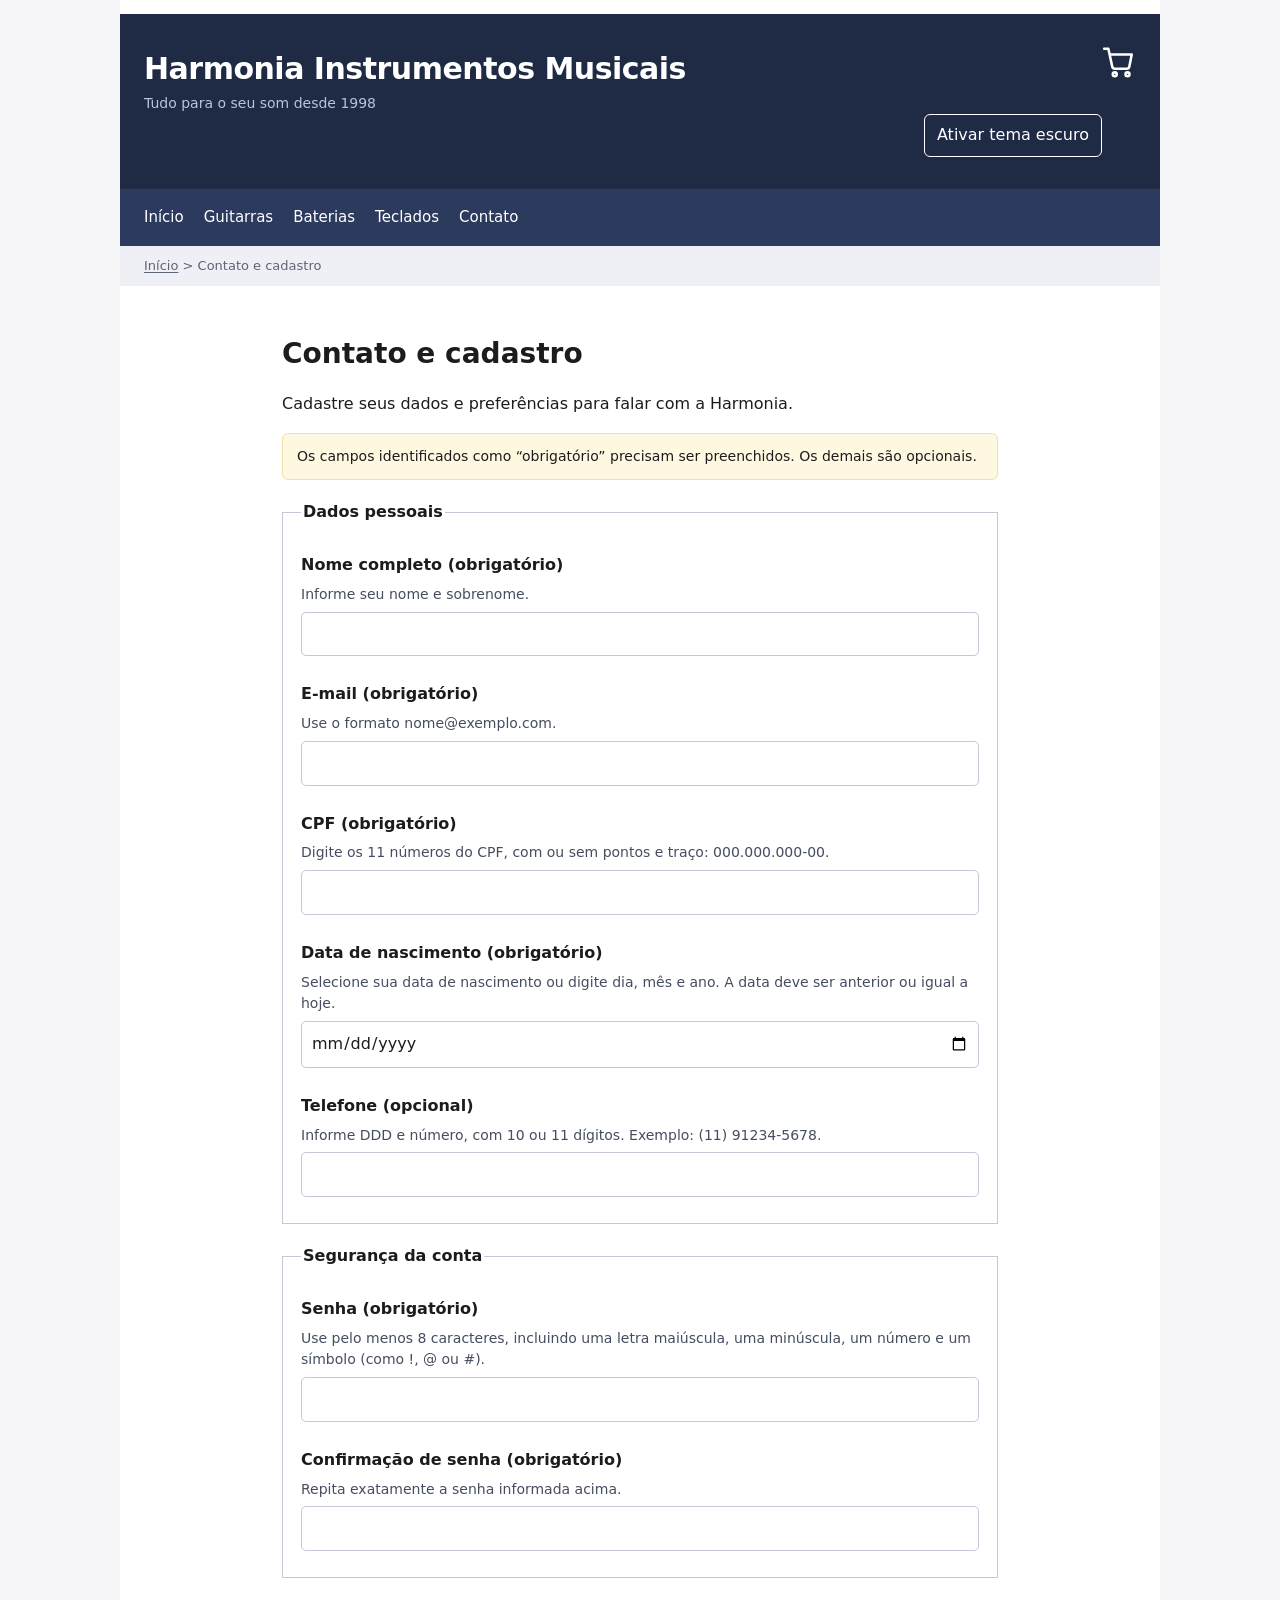
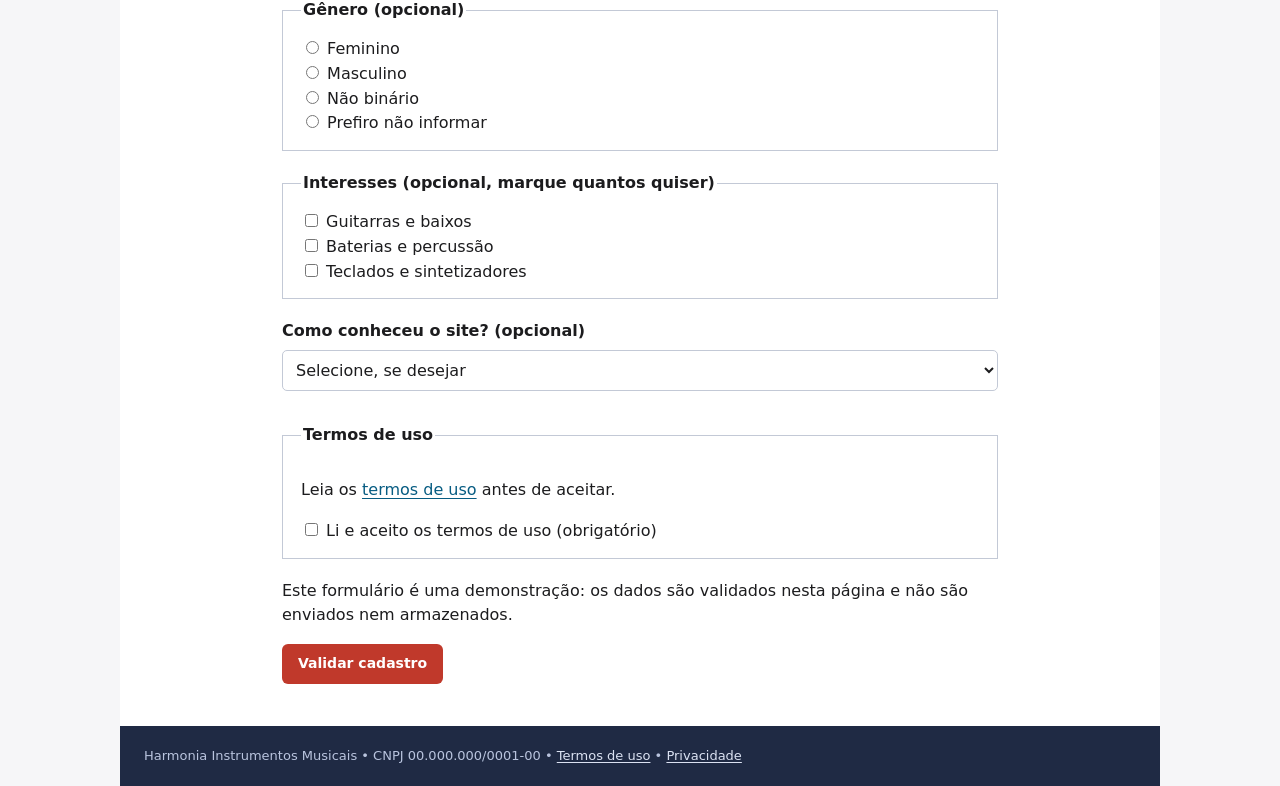
==== commit 38d497e5: "merge: integra restauracao-conteudo" ====
--- a/contato.html
+++ b/contato.html
@@ -9,7 +9,7 @@
 <link rel="stylesheet" href="styles.css">
 </head>
 <body>
-  <a class="atalho-conteudo" href="#cadastro-conteudo">Pular para o conteúdo principal</a>
+  <a class="atalho-conteudo" href="#cadastro-conteudo">Pular para o conte?do principal</a>
 
 <div class="wrap">
 
@@ -18,16 +18,17 @@
     <div class="titulo-principal">Harmonia Instrumentos Musicais</div>
     <div class="subtitulo">Tudo para o seu som desde 1998</div>
   </div>
-  <button class="botao-tema" type="button" aria-pressed="false" hidden>Tema escuro</button>
+  <a href="carrinho.html"><img src="data:image/svg+xml,%3Csvg%20xmlns%3D%22http%3A%2F%2Fwww.w3.org%2F2000%2Fsvg%22%20viewBox%3D%220%200%2024%2024%22%20fill%3D%22none%22%20stroke%3D%22%23ffffff%22%20stroke-width%3D%221.8%22%20stroke-linecap%3D%22round%22%20stroke-linejoin%3D%22round%22%3E%3Ccircle%20cx%3D%229%22%20cy%3D%2220%22%20r%3D%221.4%22%2F%3E%3Ccircle%20cx%3D%2218%22%20cy%3D%2220%22%20r%3D%221.4%22%2F%3E%3Cpath%20d%3D%22M1.5%202h3l2.7%2012.4a2%202%200%200%200%202%201.6h8.1a2%202%200%200%200%202-1.6L21%206H6%22%2F%3E%3C%2Fsvg%3E" width="34" height="34" alt="Ver carrinho de compras"></a>
+  <button class="botao-tema" type="button" hidden>Ativar tema escuro</button>
 </header>
 
 <nav id="menu" aria-label="Principal">
   <ul>
     <li><a href="index.html">Início</a></li>
-    <li><a href="index.html#guitarras">Guitarras</a></li>
-    <li><a href="index.html#baterias">Baterias</a></li>
-    <li><a href="index.html#teclados">Teclados</a></li>
-    <li><a href="contato.html" aria-current="page">Cadastro</a></li>
+    <li><a href="guitarras.html">Guitarras</a></li>
+    <li><a href="baterias.html">Baterias</a></li>
+    <li><a href="teclados.html">Teclados</a></li>
+    <li><a href="contato.html" aria-current="page">Contato</a></li>
   </ul>
 </nav>
 
@@ -37,7 +38,7 @@
 <main id="cadastro-conteudo" tabindex="-1" class="pagina-cadastro">
   <h1 class="titulo-pagina">Contato e cadastro</h1>
   <p>Cadastre seus dados e preferências para falar com a Harmonia.</p>
-  <p class="aviso">Use dados fictícios. Preencha os campos marcados como obrigatórios. Os demais são opcionais.</p>
+  <p class="aviso">Os campos identificados como “obrigatório” precisam ser preenchidos. Os demais são opcionais.</p>
   <div id="resumo-erros" class="resumo-erros" role="alert" tabindex="-1" aria-atomic="true"></div>
   <p id="resultado-cadastro" role="status" aria-atomic="true"></p>
   <noscript><p class="aviso">Ative o JavaScript para validar este cadastro e receber as mensagens de feedback.</p></noscript>
@@ -125,7 +126,7 @@
       <label for="website">Deixe este campo vazio</label>
       <input type="text" id="website" name="website" tabindex="-1" autocomplete="off">
     </div>
-    <p>Os dados são validados nesta página e não são enviados nem armazenados.</p>
+    <p>Este formulário é uma demonstração: os dados são validados nesta página e não são enviados nem armazenados.</p>
     <button type="submit" class="botao" disabled>Validar cadastro</button>
   </form>
 </main>
@@ -133,7 +134,7 @@
 <footer id="rodape">
   Harmonia Instrumentos Musicais &bull; CNPJ 00.000.000/0001-00 &bull;
   <a href="termos.html">Termos de uso</a> &bull;
-  <a href="termos.html#dados">Privacidade</a>
+  <a href="privacidade.html">Privacidade</a>
 </footer>
 
 </div>
--- a/styles.css
+++ b/styles.css
@@ -108,7 +108,7 @@
 #miolo {
   display: flex;
   gap: 28px;
-  padding: 24px;
+  padding: 32px 24px;
   margin-top: 14px;
   align-items: flex-start;
 }
@@ -148,7 +148,7 @@
 .cartao {
   border: 1px solid var(--borda-painel);
   border-radius: 8px;
-  padding: 14px;
+  padding: 18px;
   margin: 0;
 }
 .botao {
@@ -244,7 +244,7 @@
   margin: 0;
 }
 .preco {
-  margin: 0;
+  margin: 4px 0 12px;
 }
 .botao {
   border: 0;
@@ -268,9 +268,9 @@
 }
 fieldset {
   min-width: 0;
-  margin: 14px 0;
+  margin: 20px 0;
   border: 1px solid var(--borda-controle);
-  padding: 10px 14px;
+  padding: 14px 18px;
 }
 legend {
   font-weight: 600;
@@ -336,7 +336,7 @@
 }
 .pagina-cadastro {
   max-width: 780px;
-  padding: clamp(16px, 4vw, 24px);
+  padding: clamp(20px, 4vw, 32px);
   margin: 14px auto 0;
 }
 .pagina-cadastro input[type="date"],
@@ -428,8 +428,7 @@
   cursor: pointer;
 }
 
-.botao-tema:hover,
-.botao-tema[aria-pressed="true"] {
+.botao-tema:hover {
   background: var(--superficie);
   color: var(--texto);
 }
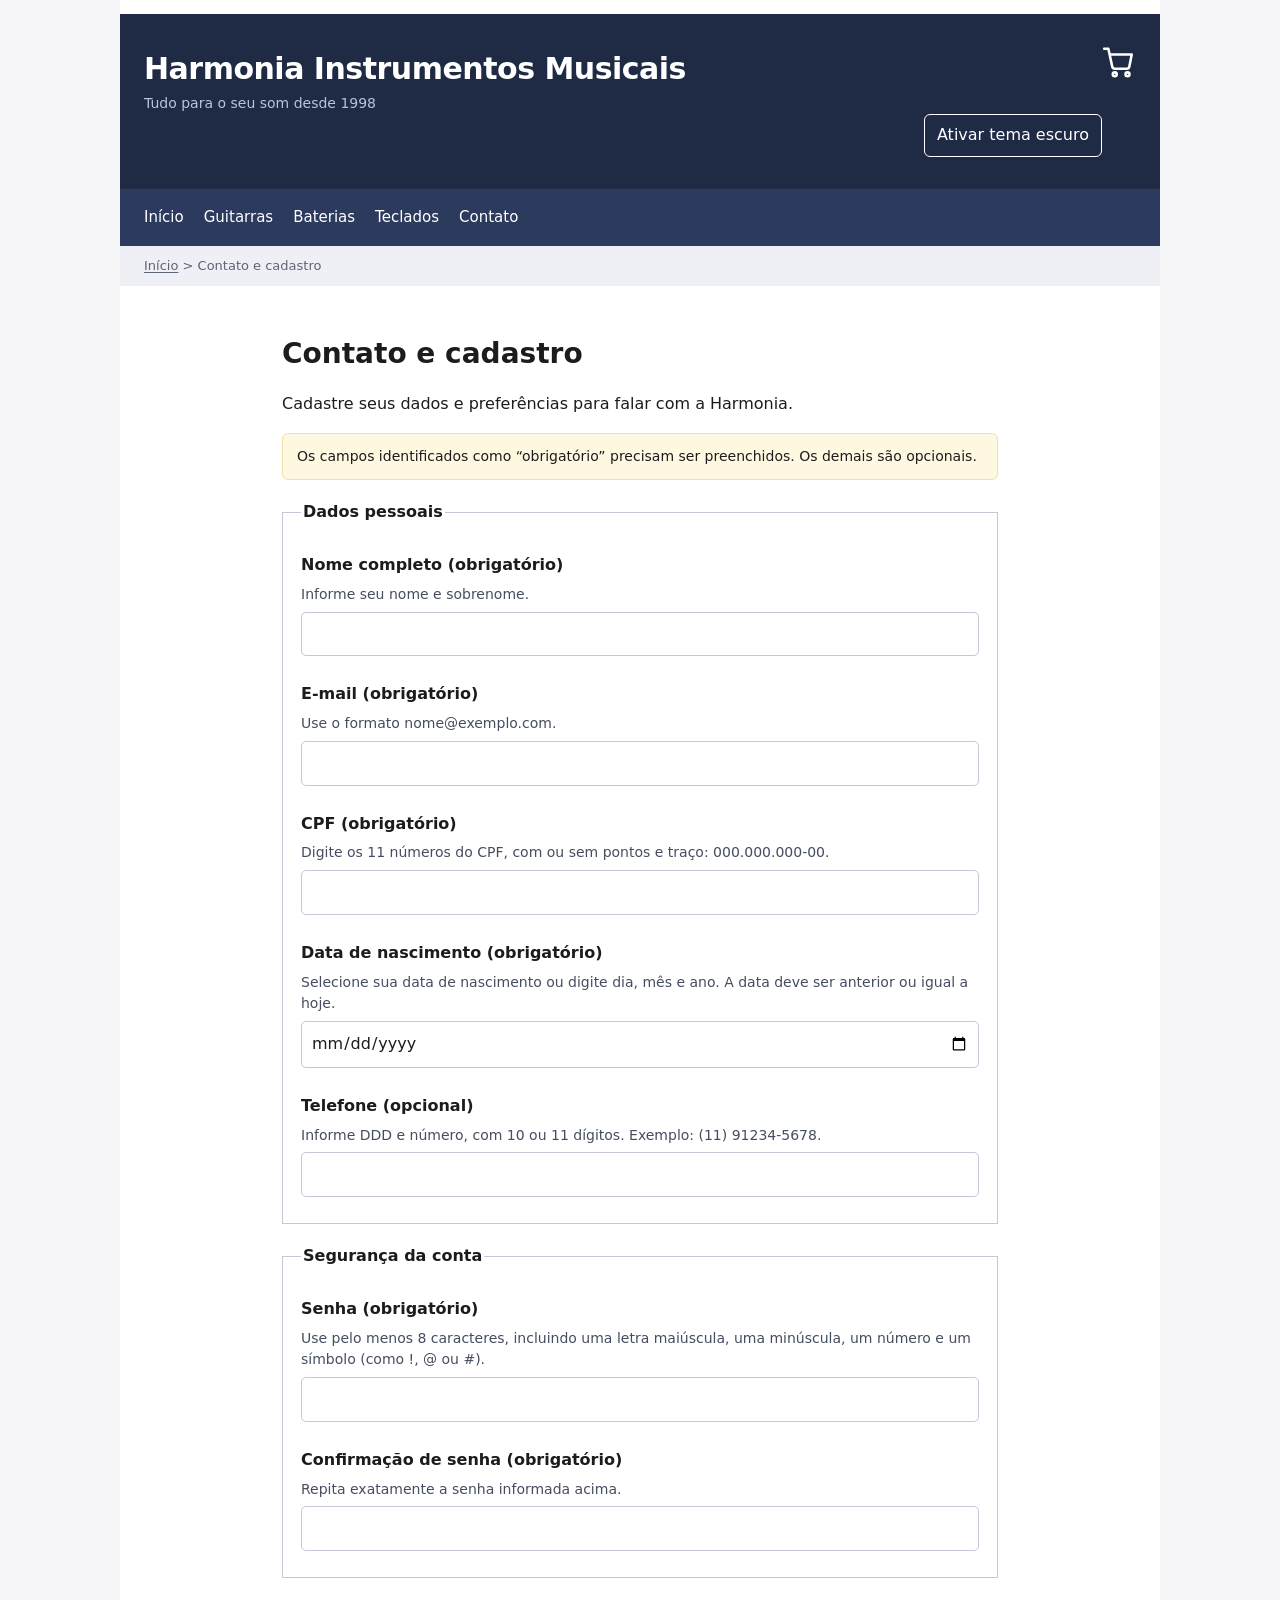
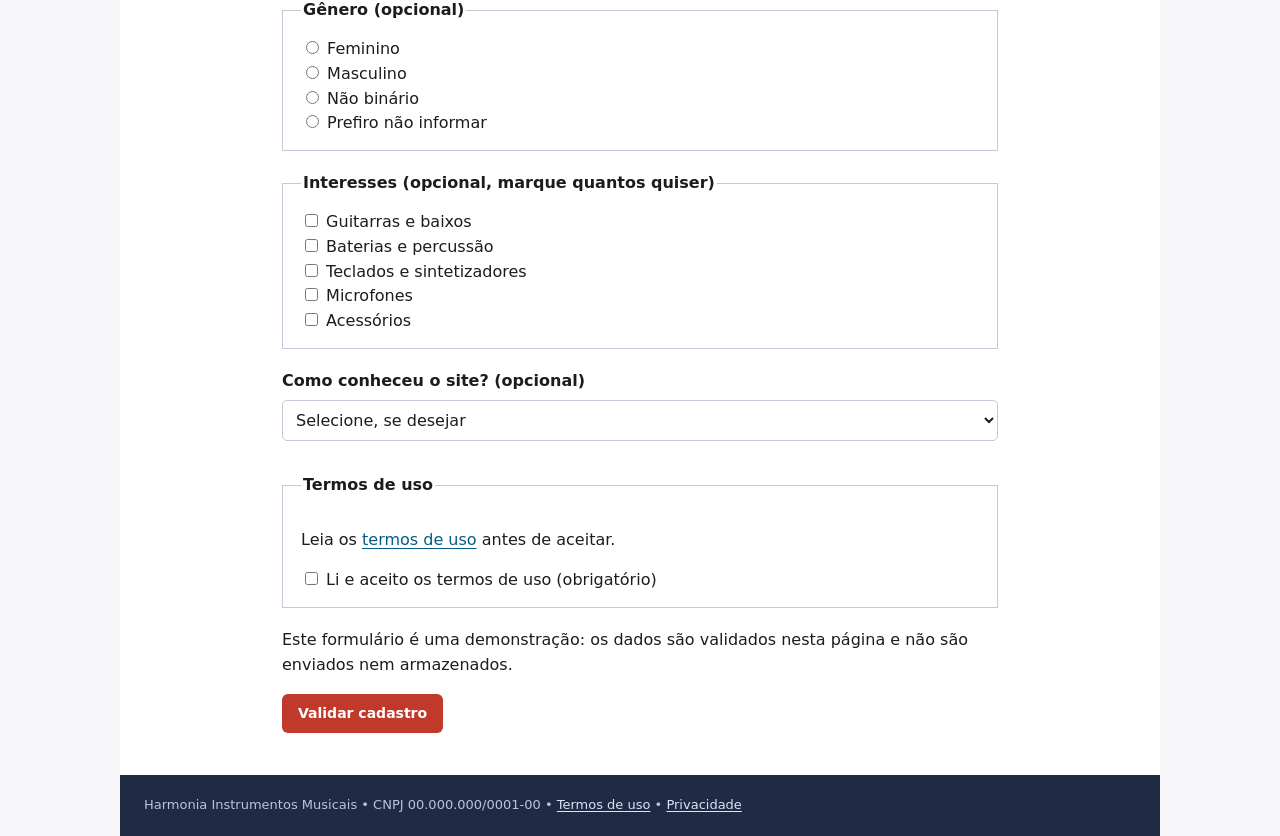
==== commit c9096c1f: "merge: integra completar-conteudo" ====
--- a/contato.html
+++ b/contato.html
@@ -9,7 +9,7 @@
 <link rel="stylesheet" href="styles.css">
 </head>
 <body>
-  <a class="atalho-conteudo" href="#cadastro-conteudo">Pular para o conte?do principal</a>
+  <a class="atalho-conteudo" href="#cadastro-conteudo">Pular para o conteúdo principal</a>
 
 <div class="wrap">
 
@@ -103,6 +103,8 @@
       <div><input type="checkbox" id="interesse-guitarras" name="interesse" value="guitarras"> <label for="interesse-guitarras">Guitarras e baixos</label></div>
       <div><input type="checkbox" id="interesse-baterias" name="interesse" value="baterias"> <label for="interesse-baterias">Baterias e percussão</label></div>
       <div><input type="checkbox" id="interesse-teclados" name="interesse" value="teclados"> <label for="interesse-teclados">Teclados e sintetizadores</label></div>
+      <div><input type="checkbox" id="interesse-microfones" name="interesse" value="microfones"> <label for="interesse-microfones">Microfones</label></div>
+      <div><input type="checkbox" id="interesse-acessorios" name="interesse" value="acessorios"> <label for="interesse-acessorios">Acessórios</label></div>
     </fieldset>
     <div class="campo">
       <label class="rotulo" for="origem">Como conheceu o site? (opcional)</label>
--- a/styles.css
+++ b/styles.css
@@ -446,6 +446,30 @@
   }
 }
 
+.destaque-loja,
+.oferta-loja {
+  margin-block: 24px;
+  padding: clamp(16px, 3vw, 24px);
+  background: var(--superficie-suave);
+  border: 1px solid var(--borda-painel);
+  border-radius: 8px;
+}
+
+.oferta-loja {
+  margin-inline: 16px;
+}
+
+.destaque-loja h2,
+.oferta-loja h2 {
+  margin-top: 8px;
+}
+
+.destaques-produtos {
+  margin-block: 24px;
+  padding-inline: 16px;
+  border-inline-start: 3px solid var(--borda-controle);
+}
+
 .botao:hover:not(:disabled) {
   box-shadow: 0 0 0 2px var(--superficie), 0 0 0 4px var(--acao);
 }
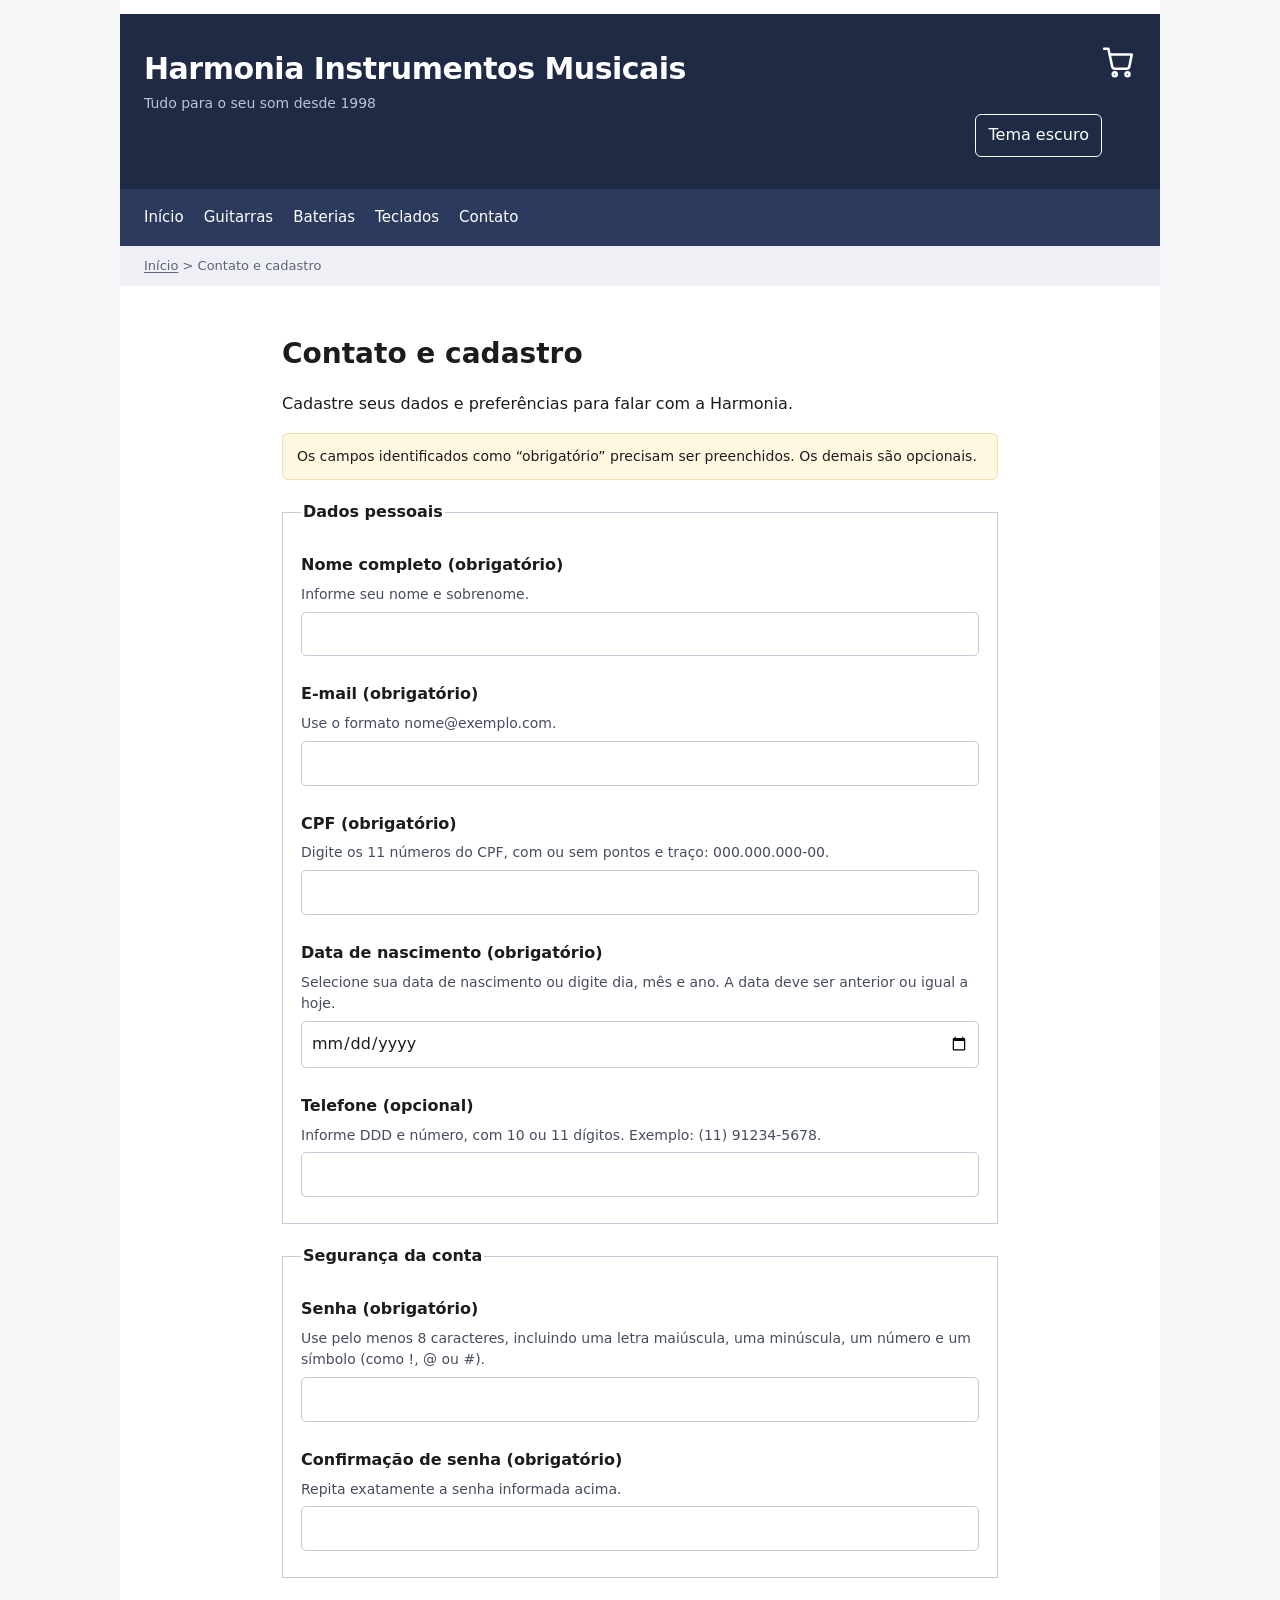
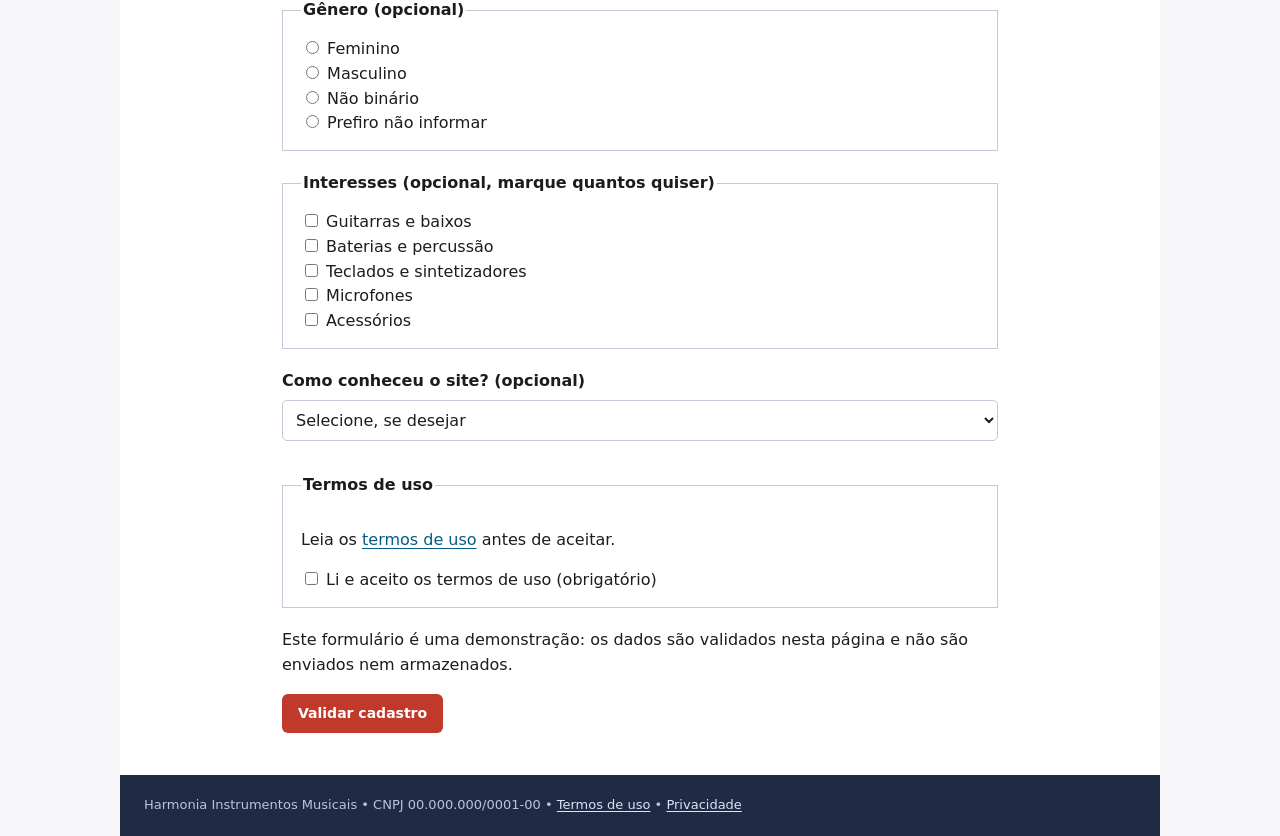
==== commit ed1c5213: "style: simplifica os textos do botao de tema" ====
--- a/contato.html
+++ b/contato.html
@@ -19,7 +19,7 @@
     <div class="subtitulo">Tudo para o seu som desde 1998</div>
   </div>
   <a href="carrinho.html"><img src="data:image/svg+xml,%3Csvg%20xmlns%3D%22http%3A%2F%2Fwww.w3.org%2F2000%2Fsvg%22%20viewBox%3D%220%200%2024%2024%22%20fill%3D%22none%22%20stroke%3D%22%23ffffff%22%20stroke-width%3D%221.8%22%20stroke-linecap%3D%22round%22%20stroke-linejoin%3D%22round%22%3E%3Ccircle%20cx%3D%229%22%20cy%3D%2220%22%20r%3D%221.4%22%2F%3E%3Ccircle%20cx%3D%2218%22%20cy%3D%2220%22%20r%3D%221.4%22%2F%3E%3Cpath%20d%3D%22M1.5%202h3l2.7%2012.4a2%202%200%200%200%202%201.6h8.1a2%202%200%200%200%202-1.6L21%206H6%22%2F%3E%3C%2Fsvg%3E" width="34" height="34" alt="Ver carrinho de compras"></a>
-  <button class="botao-tema" type="button" hidden>Ativar tema escuro</button>
+  <button class="botao-tema" type="button" hidden>Tema escuro</button>
 </header>
 
 <nav id="menu" aria-label="Principal">
